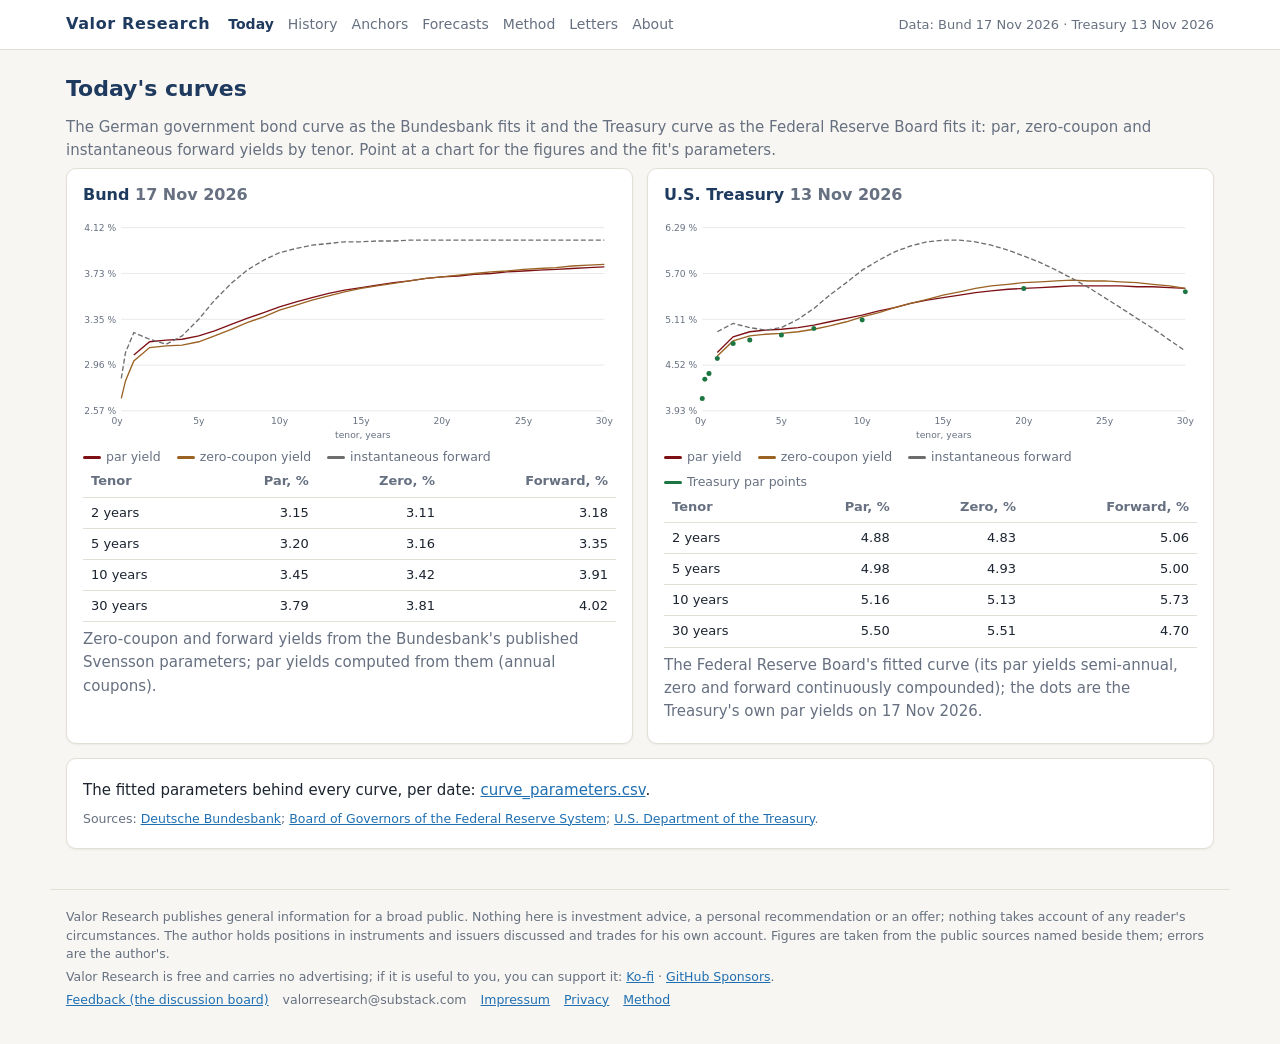
==== index.html @ 747551f4 "site 2026-11-17" ====
<!doctype html>
<html lang="en"><head><meta charset="utf-8"><meta name="viewport" content="width=device-width, initial-scale=1"><title>Today&#x27;s curves · Valor Research</title><link rel="stylesheet" href="assets/site.css"></head><body><div class="top"><div class="in"><a class="brand" href="index.html">Valor Research</a><nav><a href="index.html" class=on>Today</a><a href="curves.html">History</a><a href="anchors.html">Anchors</a><a href="forecasts.html">Forecasts</a><a href="method.html">Method</a><a href="letters/index.html">Letters</a><a href="about.html">About</a></nav><span class="asof">Data: Bund 17 Nov 2026 · Treasury 13 Nov 2026</span></div></div><main><h1>Today's curves</h1><p class="muted">The German government bond curve as the Bundesbank fits it and the Treasury curve as the Federal Reserve Board fits it: par, zero-coupon and instantaneous forward yields by tenor. Point at a chart for the figures and the fit's parameters.</p><div class="grid2"><div class="card"><h2>Bund <span class="muted">17 Nov 2026</span></h2><div id="chart_bund"></div><div class="scroll"><table><thead><tr><th>Tenor</th><th class="num">Par, %</th><th class="num">Zero, %</th><th class="num">Forward, %</th></tr></thead><tbody><tr><td>2 years</td><td class="num">3.15</td><td class="num">3.11</td><td class="num">3.18</td></tr><tr><td>5 years</td><td class="num">3.20</td><td class="num">3.16</td><td class="num">3.35</td></tr><tr><td>10 years</td><td class="num">3.45</td><td class="num">3.42</td><td class="num">3.91</td></tr><tr><td>30 years</td><td class="num">3.79</td><td class="num">3.81</td><td class="num">4.02</td></tr></tbody></table></div><p class="muted">Zero-coupon and forward yields from the Bundesbank's published Svensson parameters; par yields computed from them (annual coupons).</p></div><div class="card"><h2>U.S. Treasury <span class="muted">13 Nov 2026</span></h2><div id="chart_tsy"></div><div class="scroll"><table><thead><tr><th>Tenor</th><th class="num">Par, %</th><th class="num">Zero, %</th><th class="num">Forward, %</th></tr></thead><tbody><tr><td>2 years</td><td class="num">4.88</td><td class="num">4.83</td><td class="num">5.06</td></tr><tr><td>5 years</td><td class="num">4.98</td><td class="num">4.93</td><td class="num">5.00</td></tr><tr><td>10 years</td><td class="num">5.16</td><td class="num">5.13</td><td class="num">5.73</td></tr><tr><td>30 years</td><td class="num">5.50</td><td class="num">5.51</td><td class="num">4.70</td></tr></tbody></table></div><p class="muted">The Federal Reserve Board's fitted curve (its par yields semi-annual, zero and forward continuously compounded); the dots are the Treasury's own par yields on 17 Nov 2026.</p></div></div><div class="card"><p>The fitted parameters behind every curve, per date: <a href="data/curve_parameters.csv">curve_parameters.csv</a>.</p><p class="attribution">Sources: <a href="https://www.bundesbank.de/en/statistics/money-and-capital-markets/interest-rates-and-yields/term-structure-of-interest-rates">Deutsche Bundesbank</a>; <a href="https://www.federalreserve.gov/data/nominal-yield-curve.htm">Board of Governors of the Federal Reserve System</a>; <a href="https://home.treasury.gov/policy-issues/financing-the-government/interest-rate-statistics">U.S. Department of the Treasury</a>.</p></div></main><footer><p>Valor Research publishes general information for a broad public. Nothing here is investment advice, a personal recommendation or an offer; nothing takes account of any reader&#x27;s circumstances. The author holds positions in instruments and issuers discussed and trades for his own account. Figures are taken from the public sources named beside them; errors are the author&#x27;s.</p><p class="support">Valor Research is free and carries no advertising; if it is useful to you, you can support it: <a href="https://ko-fi.com/valorresearch">Ko-fi</a> · <a href="https://github.com/sponsors/Valor-Research">GitHub Sponsors</a>.</p><p class="links"><a href="https://github.com/Valor-Research/Valor-Research.github.io/discussions">Feedback (the discussion board)</a><span>valorresearch@substack.com</span><a href="impressum.html">Impressum</a><a href="privacy.html">Privacy</a><a href="method.html">Method</a></p></footer><script type="application/json" id="d">{"c":{"par":"#7E1015","zero":"#9A6223","fwd":"#6F6C6D","cmt":"#1C7641"},"k":{"par":"s0","zero":"s2","fwd":"s1","cmt":"s3"},"bund":{"par":[[1.0,3.0388],[2.0,3.154],[3.0,3.1672],[4.0,3.177],[5.0,3.2049],[6.0,3.2482],[7.0,3.2996],[8.0,3.3528],[9.0,3.4037],[10.0,3.4505],[11.0,3.4923],[12.0,3.5293],[13.0,3.5617],[14.0,3.5901],[15.0,3.615],[16.0,3.6369],[17.0,3.6562],[18.0,3.6734],[19.0,3.6887],[20.0,3.7025],[21.0,3.7148],[22.0,3.726],[23.0,3.7361],[24.0,3.7453],[25.0,3.7538],[26.0,3.7615],[27.0,3.7686],[28.0,3.7751],[29.0,3.7812],[30.0,3.7868]],"zero":[[0.25,2.6751],[0.5,2.8189],[1.0,2.9935],[2.0,3.1071],[3.0,3.1197],[4.0,3.1292],[5.0,3.1577],[6.0,3.2028],[7.0,3.257],[8.0,3.3138],[9.0,3.3688],[10.0,3.42],[11.0,3.4662],[12.0,3.5074],[13.0,3.5439],[14.0,3.5761],[15.0,3.6045],[16.0,3.6297],[17.0,3.6521],[18.0,3.6722],[19.0,3.6901],[20.0,3.7064],[21.0,3.721],[22.0,3.7344],[23.0,3.7466],[24.0,3.7578],[25.0,3.7681],[26.0,3.7776],[27.0,3.7864],[28.0,3.7946],[29.0,3.8022],[30.0,3.8093]],"fwd":[[0.25,2.8435],[0.5,3.0617],[1.0,3.2304],[2.0,3.179],[3.0,3.1305],[4.0,3.2027],[5.0,3.3476],[6.0,3.5082],[7.0,3.6516],[8.0,3.7653],[9.0,3.849],[10.0,3.9075],[11.0,3.9469],[12.0,3.9726],[13.0,3.989],[14.0,3.9993],[15.0,4.0057],[16.0,4.0096],[17.0,4.0119],[18.0,4.0133],[19.0,4.0141],[20.0,4.0146],[21.0,4.0149],[22.0,4.015],[23.0,4.0151],[24.0,4.0152],[25.0,4.0152],[26.0,4.0152],[27.0,4.0152],[28.0,4.0152],[29.0,4.0152],[30.0,4.0152]],"note":"the Bundesbank's Svensson parameters, 2026-11-17: \u03b20 4.015, \u03b21 -1.538, \u03b22 29.211, \u03b23 -29.869, \u03c41 1.483, \u03c42 1.581","label":"German government bond curve"},"tsy":{"par":[[1.0,4.6811],[2.0,4.8814],[3.0,4.9488],[4.0,4.9693],[5.0,4.9816],[6.0,5.0006],[7.0,5.03],[8.0,5.0688],[9.0,5.1141],[10.0,5.1629],[11.0,5.2125],[12.0,5.2607],[13.0,5.3062],[14.0,5.348],[15.0,5.3854],[16.0,5.4183],[17.0,5.4465],[18.0,5.4702],[19.0,5.4896],[20.0,5.505],[21.0,5.5166],[22.0,5.5249],[23.0,5.53],[24.0,5.5324],[25.0,5.5322],[26.0,5.5299],[27.0,5.5255],[28.0,5.5194],[29.0,5.5117],[30.0,5.5027]],"zero":[[1.0,4.6294],[2.0,4.829],[3.0,4.8961],[4.0,4.9158],[5.0,4.9276],[6.0,4.9476],[7.0,4.98],[8.0,5.024],[9.0,5.0768],[10.0,5.135],[11.0,5.1956],[12.0,5.2558],[13.0,5.3139],[14.0,5.3682],[15.0,5.4178],[16.0,5.4619],[17.0,5.5003],[18.0,5.5326],[19.0,5.5588],[20.0,5.5791],[21.0,5.5935],[22.0,5.6024],[23.0,5.606],[24.0,5.6045],[25.0,5.5983],[26.0,5.5876],[27.0,5.5729],[28.0,5.5543],[29.0,5.5322],[30.0,5.5068]],"fwd":[[1.0,4.9423],[2.0,5.0564],[3.0,4.9979],[4.0,4.9625],[5.0,5.0],[6.0,5.1038],[7.0,5.2504],[8.0,5.4159],[9.0,5.5812],[10.0,5.7333],[11.0,5.8641],[12.0,5.9692],[13.0,6.047],[14.0,6.0976],[15.0,6.1222],[16.0,6.1225],[17.0,6.1009],[18.0,6.0594],[19.0,6.0003],[20.0,5.9257],[21.0,5.8377],[22.0,5.7381],[23.0,5.6286],[24.0,5.5109],[25.0,5.3862],[26.0,5.256],[27.0,5.1214],[28.0,4.9834],[29.0,4.8429],[30.0,4.7007]],"cmt":[[0.08333333333333333,4.09],[0.25,4.33],[0.5,4.41],[1.0,4.6],[2.0,4.8],[3.0,4.84],[5.0,4.9],[7.0,4.99],[10.0,5.1],[20.0,5.5],[30.0,5.46]],"note":"the Federal Reserve Board's Svensson parameters, 2026-11-13: \u03b20 0.000, \u03b21 4.126, \u03b22 4.926, \u03b23 16.625, \u03c41 1.834, \u03c42 15.702","label":"U.S. Treasury curve"}}</script><script src="assets/charts.js"></script><script>
var D = JSON.parse(document.getElementById('d').textContent);
function pts(a){return a.map(function(p){return [p[0], p[1]];});}
function yrs(v){return v < 1 ? Math.round(v*12) + ' months' : (Math.round(v*1e2)/1e2) + ' years';}
[['bund', D.bund], ['tsy', D.tsy]].forEach(function(c){
  var s = [{name:'par yield', color:D.c.par, cls:D.k.par, pts:pts(c[1].par)}, {name:'zero-coupon yield', color:D.c.zero, cls:D.k.zero, pts:pts(c[1].zero)},
           {name:'instantaneous forward', color:D.c.fwd, cls:D.k.fwd, pts:pts(c[1].fwd), dash:'6 3'}];
  if (c[1].cmt && c[1].cmt.length) { s.push({name:'Treasury par points', color:D.c.cmt, cls:D.k.cmt, pts:pts(c[1].cmt), dots:true, width:0}); }
  MZ.line(document.getElementById('chart_' + c[0]), {series:s, xLabel:'tenor, years', xTickVals:[0,5,10,15,20,25,30],
    xFmt:yrs, xTick:function(v){return Math.round(v) + 'y';}, yFmt:function(v){return v.toFixed(2) + ' %';},
    note:c[1].note, label:c[1].label});
});
</script></body></html>
---- assets/site.css ----
/* The site's one stylesheet: cards, tables that scroll sideways on a phone, a readout that follows the pointer and
   becomes a bottom sheet at phone width. Light and dark follow the reader's setting. This file is published as it
   stands - nothing in it may name its origin. */
:root{--bg:#f7f6f2;--surface:#ffffff;--surface2:#f1efe9;--text:#1c2430;--muted:#667080;--border:#e2dfd6;
  --ink:#1f3a5f;--accent:#1f6fb2;--radius:10px;--shadow:0 1px 2px rgba(20,30,40,.06)}
@media (prefers-color-scheme:dark){:root{--bg:#11151b;--surface:#181e26;--surface2:#1f2630;--text:#e5e8ed;
  --muted:#9aa3ae;--border:#2a323d;--ink:#a9c8ee;--accent:#6aa8e8;--shadow:none}}
*{box-sizing:border-box}
html{-webkit-text-size-adjust:100%}
body{margin:0;background:var(--bg);color:var(--text);font:15px/1.55 system-ui,-apple-system,"Segoe UI",Roboto,sans-serif}
a{color:var(--accent)}
.top{background:var(--surface);border-bottom:1px solid var(--border)}
.top .in{max-width:1180px;margin:0 auto;padding:12px 16px;display:flex;flex-wrap:wrap;gap:6px 18px;align-items:baseline}
.brand{font-weight:700;color:var(--ink);letter-spacing:.04em;text-decoration:none;font-size:16px}
nav{display:flex;flex-wrap:wrap;gap:4px 14px;font-size:14px}
nav a{text-decoration:none;color:var(--muted)}
nav a.on{color:var(--ink);font-weight:600}
.asof{margin-left:auto;color:var(--muted);font-size:13px}
main{max-width:1180px;margin:0 auto;padding:16px}
h1{font-size:22px;color:var(--ink);margin:6px 0 10px}
h2{font-size:16px;color:var(--ink);margin:0 0 8px}
h3{font-size:14px;color:var(--muted);margin:12px 0 6px}
p{margin:6px 0}
.card{background:var(--surface);border:1px solid var(--border);border-radius:var(--radius);box-shadow:var(--shadow);
  padding:14px 16px;margin:0 0 14px}
.grid2{display:grid;grid-template-columns:1fr 1fr;gap:14px}
@media (max-width:1000px){.grid2{grid-template-columns:1fr}}
.scroll{overflow-x:auto;-webkit-overflow-scrolling:touch}
table{border-collapse:collapse;width:100%;font-size:13px}
th,td{padding:5px 8px;border-bottom:1px solid var(--border);text-align:left;vertical-align:top}
th{color:var(--muted);font-weight:600}
td.num,th.num{text-align:right;font-variant-numeric:tabular-nums;white-space:nowrap}
.muted{color:var(--muted)}
.note{border-left:3px solid var(--accent);background:var(--surface2);padding:7px 11px;border-radius:4px;font-size:13.5px;
  margin:8px 0}
.chartbox{position:relative;touch-action:pan-y;user-select:none}
.chartbox svg{display:block;width:100%;height:auto}
.chartbox svg text{fill:var(--muted);font-size:11px}
.legend{display:flex;flex-wrap:wrap;gap:6px 16px;font-size:12.5px;color:var(--muted);margin:6px 0 0}
.legend i{display:inline-block;width:18px;height:3px;border-radius:2px;vertical-align:middle;margin-right:5px}
.readout{position:absolute;pointer-events:none;background:var(--surface);border:1px solid var(--border);
  box-shadow:0 4px 14px rgba(0,0,0,.12);border-radius:8px;padding:7px 10px;font-size:12.5px;line-height:1.45;
  min-width:150px;max-width:300px;display:none;z-index:5}
.readout b{color:var(--ink)}
.readout .p{color:var(--muted);font-size:11.5px;margin-top:3px}
.slider{display:flex;align-items:center;gap:10px;flex-wrap:wrap;margin:6px 0 10px;font-size:13.5px}
.slider input{flex:1;min-width:180px}
.attribution{font-size:12.5px;color:var(--muted)}
footer{max-width:1180px;margin:10px auto 0;padding:14px 16px 30px;border-top:1px solid var(--border);color:var(--muted);
  font-size:12.5px;line-height:1.5}
footer p{margin:4px 0}
footer .links{display:flex;flex-wrap:wrap;gap:4px 14px}
@media (max-width:640px){
  body{font-size:14.5px}
  .asof{margin-left:0;width:100%}
  main{padding:12px}
  .card{padding:12px}
  table{font-size:12px}
  .readout.sheet{position:fixed;left:8px;right:8px;bottom:8px;top:auto !important;max-width:none}
}
@media (prefers-color-scheme:dark){.s0{stroke:#E11B22}circle.s0,tspan.s0{fill:#E11B22;stroke:none}i.s0{background:#E11B22}.s1{stroke:#9C8A8E}circle.s1,tspan.s1{fill:#9C8A8E;stroke:none}i.s1{background:#9C8A8E}.s2{stroke:#FFA23A}circle.s2,tspan.s2{fill:#FFA23A;stroke:none}i.s2{background:#FFA23A}.s3{stroke:#2EC46B}circle.s3,tspan.s3{fill:#2EC46B;stroke:none}i.s3{background:#2EC46B}}
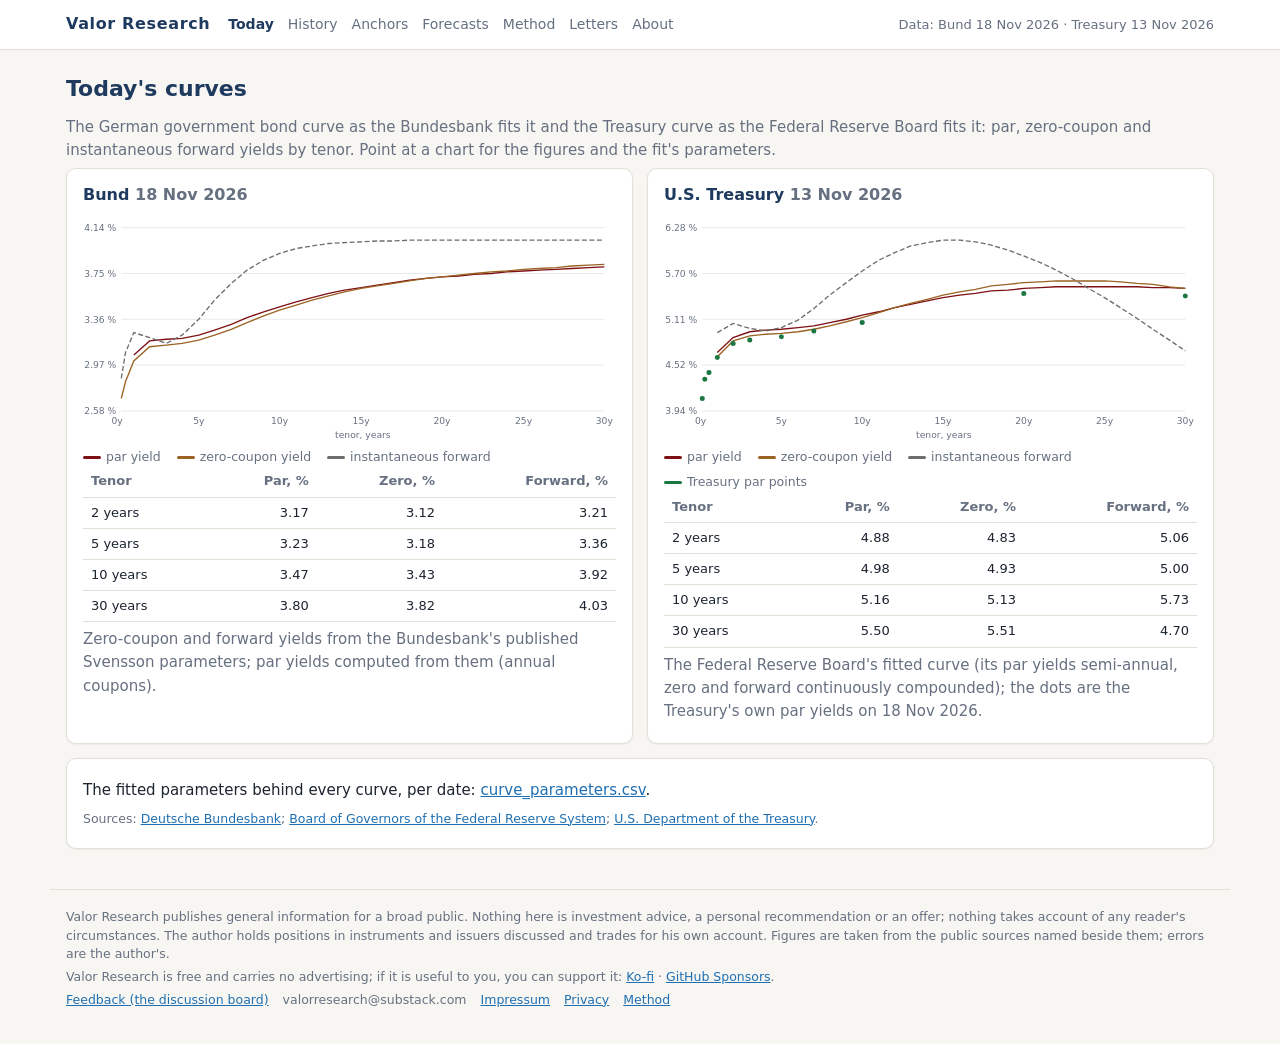
==== commit 3af1f40b: "site 2026-11-18" ====
--- a/index.html
+++ b/index.html
@@ -1,5 +1,5 @@
 <!doctype html>
-<html lang="en"><head><meta charset="utf-8"><meta name="viewport" content="width=device-width, initial-scale=1"><title>Today&#x27;s curves · Valor Research</title><link rel="stylesheet" href="assets/site.css"></head><body><div class="top"><div class="in"><a class="brand" href="index.html">Valor Research</a><nav><a href="index.html" class=on>Today</a><a href="curves.html">History</a><a href="anchors.html">Anchors</a><a href="forecasts.html">Forecasts</a><a href="method.html">Method</a><a href="letters/index.html">Letters</a><a href="about.html">About</a></nav><span class="asof">Data: Bund 17 Nov 2026 · Treasury 13 Nov 2026</span></div></div><main><h1>Today's curves</h1><p class="muted">The German government bond curve as the Bundesbank fits it and the Treasury curve as the Federal Reserve Board fits it: par, zero-coupon and instantaneous forward yields by tenor. Point at a chart for the figures and the fit's parameters.</p><div class="grid2"><div class="card"><h2>Bund <span class="muted">17 Nov 2026</span></h2><div id="chart_bund"></div><div class="scroll"><table><thead><tr><th>Tenor</th><th class="num">Par, %</th><th class="num">Zero, %</th><th class="num">Forward, %</th></tr></thead><tbody><tr><td>2 years</td><td class="num">3.15</td><td class="num">3.11</td><td class="num">3.18</td></tr><tr><td>5 years</td><td class="num">3.20</td><td class="num">3.16</td><td class="num">3.35</td></tr><tr><td>10 years</td><td class="num">3.45</td><td class="num">3.42</td><td class="num">3.91</td></tr><tr><td>30 years</td><td class="num">3.79</td><td class="num">3.81</td><td class="num">4.02</td></tr></tbody></table></div><p class="muted">Zero-coupon and forward yields from the Bundesbank's published Svensson parameters; par yields computed from them (annual coupons).</p></div><div class="card"><h2>U.S. Treasury <span class="muted">13 Nov 2026</span></h2><div id="chart_tsy"></div><div class="scroll"><table><thead><tr><th>Tenor</th><th class="num">Par, %</th><th class="num">Zero, %</th><th class="num">Forward, %</th></tr></thead><tbody><tr><td>2 years</td><td class="num">4.88</td><td class="num">4.83</td><td class="num">5.06</td></tr><tr><td>5 years</td><td class="num">4.98</td><td class="num">4.93</td><td class="num">5.00</td></tr><tr><td>10 years</td><td class="num">5.16</td><td class="num">5.13</td><td class="num">5.73</td></tr><tr><td>30 years</td><td class="num">5.50</td><td class="num">5.51</td><td class="num">4.70</td></tr></tbody></table></div><p class="muted">The Federal Reserve Board's fitted curve (its par yields semi-annual, zero and forward continuously compounded); the dots are the Treasury's own par yields on 17 Nov 2026.</p></div></div><div class="card"><p>The fitted parameters behind every curve, per date: <a href="data/curve_parameters.csv">curve_parameters.csv</a>.</p><p class="attribution">Sources: <a href="https://www.bundesbank.de/en/statistics/money-and-capital-markets/interest-rates-and-yields/term-structure-of-interest-rates">Deutsche Bundesbank</a>; <a href="https://www.federalreserve.gov/data/nominal-yield-curve.htm">Board of Governors of the Federal Reserve System</a>; <a href="https://home.treasury.gov/policy-issues/financing-the-government/interest-rate-statistics">U.S. Department of the Treasury</a>.</p></div></main><footer><p>Valor Research publishes general information for a broad public. Nothing here is investment advice, a personal recommendation or an offer; nothing takes account of any reader&#x27;s circumstances. The author holds positions in instruments and issuers discussed and trades for his own account. Figures are taken from the public sources named beside them; errors are the author&#x27;s.</p><p class="support">Valor Research is free and carries no advertising; if it is useful to you, you can support it: <a href="https://ko-fi.com/valorresearch">Ko-fi</a> · <a href="https://github.com/sponsors/Valor-Research">GitHub Sponsors</a>.</p><p class="links"><a href="https://github.com/Valor-Research/Valor-Research.github.io/discussions">Feedback (the discussion board)</a><span>valorresearch@substack.com</span><a href="impressum.html">Impressum</a><a href="privacy.html">Privacy</a><a href="method.html">Method</a></p></footer><script type="application/json" id="d">{"c":{"par":"#7E1015","zero":"#9A6223","fwd":"#6F6C6D","cmt":"#1C7641"},"k":{"par":"s0","zero":"s2","fwd":"s1","cmt":"s3"},"bund":{"par":[[1.0,3.0388],[2.0,3.154],[3.0,3.1672],[4.0,3.177],[5.0,3.2049],[6.0,3.2482],[7.0,3.2996],[8.0,3.3528],[9.0,3.4037],[10.0,3.4505],[11.0,3.4923],[12.0,3.5293],[13.0,3.5617],[14.0,3.5901],[15.0,3.615],[16.0,3.6369],[17.0,3.6562],[18.0,3.6734],[19.0,3.6887],[20.0,3.7025],[21.0,3.7148],[22.0,3.726],[23.0,3.7361],[24.0,3.7453],[25.0,3.7538],[26.0,3.7615],[27.0,3.7686],[28.0,3.7751],[29.0,3.7812],[30.0,3.7868]],"zero":[[0.25,2.6751],[0.5,2.8189],[1.0,2.9935],[2.0,3.1071],[3.0,3.1197],[4.0,3.1292],[5.0,3.1577],[6.0,3.2028],[7.0,3.257],[8.0,3.3138],[9.0,3.3688],[10.0,3.42],[11.0,3.4662],[12.0,3.5074],[13.0,3.5439],[14.0,3.5761],[15.0,3.6045],[16.0,3.6297],[17.0,3.6521],[18.0,3.6722],[19.0,3.6901],[20.0,3.7064],[21.0,3.721],[22.0,3.7344],[23.0,3.7466],[24.0,3.7578],[25.0,3.7681],[26.0,3.7776],[27.0,3.7864],[28.0,3.7946],[29.0,3.8022],[30.0,3.8093]],"fwd":[[0.25,2.8435],[0.5,3.0617],[1.0,3.2304],[2.0,3.179],[3.0,3.1305],[4.0,3.2027],[5.0,3.3476],[6.0,3.5082],[7.0,3.6516],[8.0,3.7653],[9.0,3.849],[10.0,3.9075],[11.0,3.9469],[12.0,3.9726],[13.0,3.989],[14.0,3.9993],[15.0,4.0057],[16.0,4.0096],[17.0,4.0119],[18.0,4.0133],[19.0,4.0141],[20.0,4.0146],[21.0,4.0149],[22.0,4.015],[23.0,4.0151],[24.0,4.0152],[25.0,4.0152],[26.0,4.0152],[27.0,4.0152],[28.0,4.0152],[29.0,4.0152],[30.0,4.0152]],"note":"the Bundesbank's Svensson parameters, 2026-11-17: \u03b20 4.015, \u03b21 -1.538, \u03b22 29.211, \u03b23 -29.869, \u03c41 1.483, \u03c42 1.581","label":"German government bond curve"},"tsy":{"par":[[1.0,4.6811],[2.0,4.8814],[3.0,4.9488],[4.0,4.9693],[5.0,4.9816],[6.0,5.0006],[7.0,5.03],[8.0,5.0688],[9.0,5.1141],[10.0,5.1629],[11.0,5.2125],[12.0,5.2607],[13.0,5.3062],[14.0,5.348],[15.0,5.3854],[16.0,5.4183],[17.0,5.4465],[18.0,5.4702],[19.0,5.4896],[20.0,5.505],[21.0,5.5166],[22.0,5.5249],[23.0,5.53],[24.0,5.5324],[25.0,5.5322],[26.0,5.5299],[27.0,5.5255],[28.0,5.5194],[29.0,5.5117],[30.0,5.5027]],"zero":[[1.0,4.6294],[2.0,4.829],[3.0,4.8961],[4.0,4.9158],[5.0,4.9276],[6.0,4.9476],[7.0,4.98],[8.0,5.024],[9.0,5.0768],[10.0,5.135],[11.0,5.1956],[12.0,5.2558],[13.0,5.3139],[14.0,5.3682],[15.0,5.4178],[16.0,5.4619],[17.0,5.5003],[18.0,5.5326],[19.0,5.5588],[20.0,5.5791],[21.0,5.5935],[22.0,5.6024],[23.0,5.606],[24.0,5.6045],[25.0,5.5983],[26.0,5.5876],[27.0,5.5729],[28.0,5.5543],[29.0,5.5322],[30.0,5.5068]],"fwd":[[1.0,4.9423],[2.0,5.0564],[3.0,4.9979],[4.0,4.9625],[5.0,5.0],[6.0,5.1038],[7.0,5.2504],[8.0,5.4159],[9.0,5.5812],[10.0,5.7333],[11.0,5.8641],[12.0,5.9692],[13.0,6.047],[14.0,6.0976],[15.0,6.1222],[16.0,6.1225],[17.0,6.1009],[18.0,6.0594],[19.0,6.0003],[20.0,5.9257],[21.0,5.8377],[22.0,5.7381],[23.0,5.6286],[24.0,5.5109],[25.0,5.3862],[26.0,5.256],[27.0,5.1214],[28.0,4.9834],[29.0,4.8429],[30.0,4.7007]],"cmt":[[0.08333333333333333,4.09],[0.25,4.33],[0.5,4.41],[1.0,4.6],[2.0,4.8],[3.0,4.84],[5.0,4.9],[7.0,4.99],[10.0,5.1],[20.0,5.5],[30.0,5.46]],"note":"the Federal Reserve Board's Svensson parameters, 2026-11-13: \u03b20 0.000, \u03b21 4.126, \u03b22 4.926, \u03b23 16.625, \u03c41 1.834, \u03c42 15.702","label":"U.S. Treasury curve"}}</script><script src="assets/charts.js"></script><script>
+<html lang="en"><head><meta charset="utf-8"><meta name="viewport" content="width=device-width, initial-scale=1"><title>Today&#x27;s curves · Valor Research</title><link rel="stylesheet" href="assets/site.css"></head><body><div class="top"><div class="in"><a class="brand" href="index.html">Valor Research</a><nav><a href="index.html" class=on>Today</a><a href="curves.html">History</a><a href="anchors.html">Anchors</a><a href="forecasts.html">Forecasts</a><a href="method.html">Method</a><a href="letters/index.html">Letters</a><a href="about.html">About</a></nav><span class="asof">Data: Bund 18 Nov 2026 · Treasury 13 Nov 2026</span></div></div><main><h1>Today's curves</h1><p class="muted">The German government bond curve as the Bundesbank fits it and the Treasury curve as the Federal Reserve Board fits it: par, zero-coupon and instantaneous forward yields by tenor. Point at a chart for the figures and the fit's parameters.</p><div class="grid2"><div class="card"><h2>Bund <span class="muted">18 Nov 2026</span></h2><div id="chart_bund"></div><div class="scroll"><table><thead><tr><th>Tenor</th><th class="num">Par, %</th><th class="num">Zero, %</th><th class="num">Forward, %</th></tr></thead><tbody><tr><td>2 years</td><td class="num">3.17</td><td class="num">3.12</td><td class="num">3.21</td></tr><tr><td>5 years</td><td class="num">3.23</td><td class="num">3.18</td><td class="num">3.36</td></tr><tr><td>10 years</td><td class="num">3.47</td><td class="num">3.43</td><td class="num">3.92</td></tr><tr><td>30 years</td><td class="num">3.80</td><td class="num">3.82</td><td class="num">4.03</td></tr></tbody></table></div><p class="muted">Zero-coupon and forward yields from the Bundesbank's published Svensson parameters; par yields computed from them (annual coupons).</p></div><div class="card"><h2>U.S. Treasury <span class="muted">13 Nov 2026</span></h2><div id="chart_tsy"></div><div class="scroll"><table><thead><tr><th>Tenor</th><th class="num">Par, %</th><th class="num">Zero, %</th><th class="num">Forward, %</th></tr></thead><tbody><tr><td>2 years</td><td class="num">4.88</td><td class="num">4.83</td><td class="num">5.06</td></tr><tr><td>5 years</td><td class="num">4.98</td><td class="num">4.93</td><td class="num">5.00</td></tr><tr><td>10 years</td><td class="num">5.16</td><td class="num">5.13</td><td class="num">5.73</td></tr><tr><td>30 years</td><td class="num">5.50</td><td class="num">5.51</td><td class="num">4.70</td></tr></tbody></table></div><p class="muted">The Federal Reserve Board's fitted curve (its par yields semi-annual, zero and forward continuously compounded); the dots are the Treasury's own par yields on 18 Nov 2026.</p></div></div><div class="card"><p>The fitted parameters behind every curve, per date: <a href="data/curve_parameters.csv">curve_parameters.csv</a>.</p><p class="attribution">Sources: <a href="https://www.bundesbank.de/en/statistics/money-and-capital-markets/interest-rates-and-yields/term-structure-of-interest-rates">Deutsche Bundesbank</a>; <a href="https://www.federalreserve.gov/data/nominal-yield-curve.htm">Board of Governors of the Federal Reserve System</a>; <a href="https://home.treasury.gov/policy-issues/financing-the-government/interest-rate-statistics">U.S. Department of the Treasury</a>.</p></div></main><footer><p>Valor Research publishes general information for a broad public. Nothing here is investment advice, a personal recommendation or an offer; nothing takes account of any reader&#x27;s circumstances. The author holds positions in instruments and issuers discussed and trades for his own account. Figures are taken from the public sources named beside them; errors are the author&#x27;s.</p><p class="support">Valor Research is free and carries no advertising; if it is useful to you, you can support it: <a href="https://ko-fi.com/valorresearch">Ko-fi</a> · <a href="https://github.com/sponsors/Valor-Research">GitHub Sponsors</a>.</p><p class="links"><a href="https://github.com/Valor-Research/Valor-Research.github.io/discussions">Feedback (the discussion board)</a><span>valorresearch@substack.com</span><a href="impressum.html">Impressum</a><a href="privacy.html">Privacy</a><a href="method.html">Method</a></p></footer><script type="application/json" id="d">{"c":{"par":"#7E1015","zero":"#9A6223","fwd":"#6F6C6D","cmt":"#1C7641"},"k":{"par":"s0","zero":"s2","fwd":"s1","cmt":"s3"},"bund":{"par":[[1.0,3.0514],[2.0,3.1718],[3.0,3.188],[4.0,3.1983],[5.0,3.2253],[6.0,3.2672],[7.0,3.3173],[8.0,3.3693],[9.0,3.4195],[10.0,3.4657],[11.0,3.5071],[12.0,3.5438],[13.0,3.5761],[14.0,3.6044],[15.0,3.6292],[16.0,3.6511],[17.0,3.6705],[18.0,3.6876],[19.0,3.7029],[20.0,3.7167],[21.0,3.729],[22.0,3.7402],[23.0,3.7503],[24.0,3.7595],[25.0,3.768],[26.0,3.7757],[27.0,3.7828],[28.0,3.7893],[29.0,3.7954],[30.0,3.801]],"zero":[[0.25,2.686],[0.5,2.8296],[1.0,3.0058],[2.0,3.1244],[3.0,3.14],[4.0,3.15],[5.0,3.1775],[6.0,3.2212],[7.0,3.2739],[8.0,3.3295],[9.0,3.3838],[10.0,3.4343],[11.0,3.4801],[12.0,3.5211],[13.0,3.5575],[14.0,3.5896],[15.0,3.618],[16.0,3.6432],[17.0,3.6656],[18.0,3.6857],[19.0,3.7037],[20.0,3.7199],[21.0,3.7346],[22.0,3.748],[23.0,3.7603],[24.0,3.7715],[25.0,3.7818],[26.0,3.7913],[27.0,3.8001],[28.0,3.8083],[29.0,3.8159],[30.0,3.8231]],"fwd":[[0.25,2.8536],[0.5,3.0728],[1.0,3.2474],[2.0,3.2051],[3.0,3.1556],[4.0,3.2217],[5.0,3.3607],[6.0,3.5176],[7.0,3.6593],[8.0,3.773],[9.0,3.8575],[10.0,3.9171],[11.0,3.9576],[12.0,3.9842],[13.0,4.0014],[14.0,4.0123],[15.0,4.0191],[16.0,4.0232],[17.0,4.0257],[18.0,4.0272],[19.0,4.0281],[20.0,4.0287],[21.0,4.029],[22.0,4.0292],[23.0,4.0293],[24.0,4.0293],[25.0,4.0294],[26.0,4.0294],[27.0,4.0294],[28.0,4.0294],[29.0,4.0294],[30.0,4.0294]],"note":"the Bundesbank's Svensson parameters, 2026-11-18: \u03b20 4.029, \u03b21 -1.540, \u03b22 29.200, \u03b23 -29.835, \u03c41 1.502, \u03c42 1.600","label":"German government bond curve"},"tsy":{"par":[[1.0,4.6811],[2.0,4.8814],[3.0,4.9488],[4.0,4.9693],[5.0,4.9816],[6.0,5.0006],[7.0,5.03],[8.0,5.0688],[9.0,5.1141],[10.0,5.1629],[11.0,5.2125],[12.0,5.2607],[13.0,5.3062],[14.0,5.348],[15.0,5.3854],[16.0,5.4183],[17.0,5.4465],[18.0,5.4702],[19.0,5.4896],[20.0,5.505],[21.0,5.5166],[22.0,5.5249],[23.0,5.53],[24.0,5.5324],[25.0,5.5322],[26.0,5.5299],[27.0,5.5255],[28.0,5.5194],[29.0,5.5117],[30.0,5.5027]],"zero":[[1.0,4.6294],[2.0,4.829],[3.0,4.8961],[4.0,4.9158],[5.0,4.9276],[6.0,4.9476],[7.0,4.98],[8.0,5.024],[9.0,5.0768],[10.0,5.135],[11.0,5.1956],[12.0,5.2558],[13.0,5.3139],[14.0,5.3682],[15.0,5.4178],[16.0,5.4619],[17.0,5.5003],[18.0,5.5326],[19.0,5.5588],[20.0,5.5791],[21.0,5.5935],[22.0,5.6024],[23.0,5.606],[24.0,5.6045],[25.0,5.5983],[26.0,5.5876],[27.0,5.5729],[28.0,5.5543],[29.0,5.5322],[30.0,5.5068]],"fwd":[[1.0,4.9423],[2.0,5.0564],[3.0,4.9979],[4.0,4.9625],[5.0,5.0],[6.0,5.1038],[7.0,5.2504],[8.0,5.4159],[9.0,5.5812],[10.0,5.7333],[11.0,5.8641],[12.0,5.9692],[13.0,6.047],[14.0,6.0976],[15.0,6.1222],[16.0,6.1225],[17.0,6.1009],[18.0,6.0594],[19.0,6.0003],[20.0,5.9257],[21.0,5.8377],[22.0,5.7381],[23.0,5.6286],[24.0,5.5109],[25.0,5.3862],[26.0,5.256],[27.0,5.1214],[28.0,4.9834],[29.0,4.8429],[30.0,4.7007]],"cmt":[[0.08333333333333333,4.1],[0.25,4.34],[0.5,4.43],[1.0,4.62],[2.0,4.8],[3.0,4.84],[5.0,4.89],[7.0,4.96],[10.0,5.07],[20.0,5.44],[30.0,5.41]],"note":"the Federal Reserve Board's Svensson parameters, 2026-11-13: \u03b20 0.000, \u03b21 4.126, \u03b22 4.926, \u03b23 16.625, \u03c41 1.834, \u03c42 15.702","label":"U.S. Treasury curve"}}</script><script src="assets/charts.js"></script><script>
 var D = JSON.parse(document.getElementById('d').textContent);
 function pts(a){return a.map(function(p){return [p[0], p[1]];});}
 function yrs(v){return v < 1 ? Math.round(v*12) + ' months' : (Math.round(v*1e2)/1e2) + ' years';}
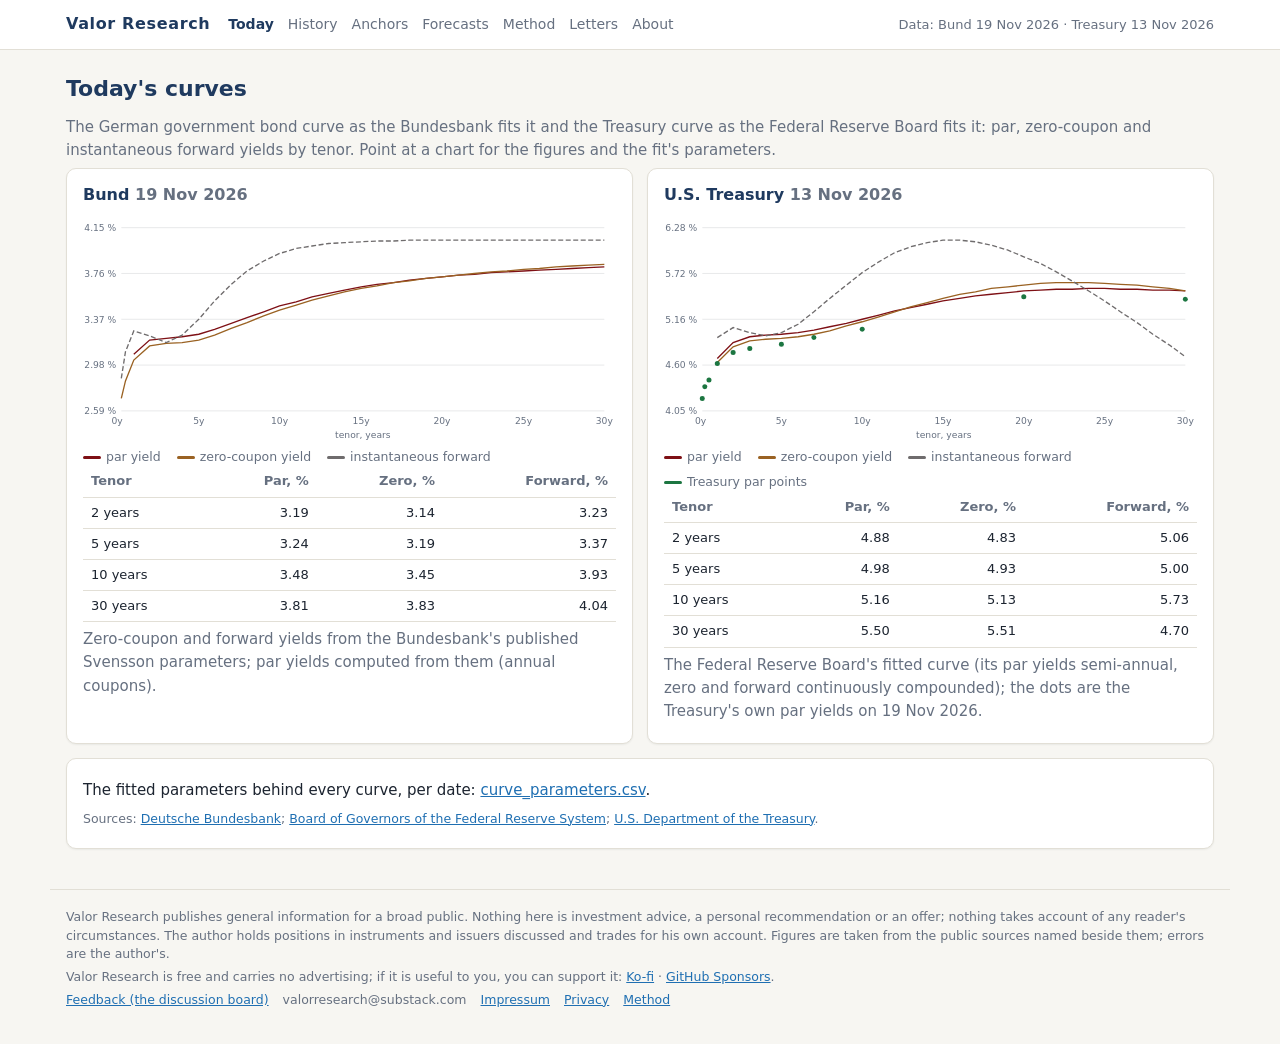
==== commit 3ebcbf16: "site 2026-11-19" ====
--- a/index.html
+++ b/index.html
@@ -1,5 +1,5 @@
 <!doctype html>
-<html lang="en"><head><meta charset="utf-8"><meta name="viewport" content="width=device-width, initial-scale=1"><title>Today&#x27;s curves · Valor Research</title><link rel="stylesheet" href="assets/site.css"></head><body><div class="top"><div class="in"><a class="brand" href="index.html">Valor Research</a><nav><a href="index.html" class=on>Today</a><a href="curves.html">History</a><a href="anchors.html">Anchors</a><a href="forecasts.html">Forecasts</a><a href="method.html">Method</a><a href="letters/index.html">Letters</a><a href="about.html">About</a></nav><span class="asof">Data: Bund 18 Nov 2026 · Treasury 13 Nov 2026</span></div></div><main><h1>Today's curves</h1><p class="muted">The German government bond curve as the Bundesbank fits it and the Treasury curve as the Federal Reserve Board fits it: par, zero-coupon and instantaneous forward yields by tenor. Point at a chart for the figures and the fit's parameters.</p><div class="grid2"><div class="card"><h2>Bund <span class="muted">18 Nov 2026</span></h2><div id="chart_bund"></div><div class="scroll"><table><thead><tr><th>Tenor</th><th class="num">Par, %</th><th class="num">Zero, %</th><th class="num">Forward, %</th></tr></thead><tbody><tr><td>2 years</td><td class="num">3.17</td><td class="num">3.12</td><td class="num">3.21</td></tr><tr><td>5 years</td><td class="num">3.23</td><td class="num">3.18</td><td class="num">3.36</td></tr><tr><td>10 years</td><td class="num">3.47</td><td class="num">3.43</td><td class="num">3.92</td></tr><tr><td>30 years</td><td class="num">3.80</td><td class="num">3.82</td><td class="num">4.03</td></tr></tbody></table></div><p class="muted">Zero-coupon and forward yields from the Bundesbank's published Svensson parameters; par yields computed from them (annual coupons).</p></div><div class="card"><h2>U.S. Treasury <span class="muted">13 Nov 2026</span></h2><div id="chart_tsy"></div><div class="scroll"><table><thead><tr><th>Tenor</th><th class="num">Par, %</th><th class="num">Zero, %</th><th class="num">Forward, %</th></tr></thead><tbody><tr><td>2 years</td><td class="num">4.88</td><td class="num">4.83</td><td class="num">5.06</td></tr><tr><td>5 years</td><td class="num">4.98</td><td class="num">4.93</td><td class="num">5.00</td></tr><tr><td>10 years</td><td class="num">5.16</td><td class="num">5.13</td><td class="num">5.73</td></tr><tr><td>30 years</td><td class="num">5.50</td><td class="num">5.51</td><td class="num">4.70</td></tr></tbody></table></div><p class="muted">The Federal Reserve Board's fitted curve (its par yields semi-annual, zero and forward continuously compounded); the dots are the Treasury's own par yields on 18 Nov 2026.</p></div></div><div class="card"><p>The fitted parameters behind every curve, per date: <a href="data/curve_parameters.csv">curve_parameters.csv</a>.</p><p class="attribution">Sources: <a href="https://www.bundesbank.de/en/statistics/money-and-capital-markets/interest-rates-and-yields/term-structure-of-interest-rates">Deutsche Bundesbank</a>; <a href="https://www.federalreserve.gov/data/nominal-yield-curve.htm">Board of Governors of the Federal Reserve System</a>; <a href="https://home.treasury.gov/policy-issues/financing-the-government/interest-rate-statistics">U.S. Department of the Treasury</a>.</p></div></main><footer><p>Valor Research publishes general information for a broad public. Nothing here is investment advice, a personal recommendation or an offer; nothing takes account of any reader&#x27;s circumstances. The author holds positions in instruments and issuers discussed and trades for his own account. Figures are taken from the public sources named beside them; errors are the author&#x27;s.</p><p class="support">Valor Research is free and carries no advertising; if it is useful to you, you can support it: <a href="https://ko-fi.com/valorresearch">Ko-fi</a> · <a href="https://github.com/sponsors/Valor-Research">GitHub Sponsors</a>.</p><p class="links"><a href="https://github.com/Valor-Research/Valor-Research.github.io/discussions">Feedback (the discussion board)</a><span>valorresearch@substack.com</span><a href="impressum.html">Impressum</a><a href="privacy.html">Privacy</a><a href="method.html">Method</a></p></footer><script type="application/json" id="d">{"c":{"par":"#7E1015","zero":"#9A6223","fwd":"#6F6C6D","cmt":"#1C7641"},"k":{"par":"s0","zero":"s2","fwd":"s1","cmt":"s3"},"bund":{"par":[[1.0,3.0514],[2.0,3.1718],[3.0,3.188],[4.0,3.1983],[5.0,3.2253],[6.0,3.2672],[7.0,3.3173],[8.0,3.3693],[9.0,3.4195],[10.0,3.4657],[11.0,3.5071],[12.0,3.5438],[13.0,3.5761],[14.0,3.6044],[15.0,3.6292],[16.0,3.6511],[17.0,3.6705],[18.0,3.6876],[19.0,3.7029],[20.0,3.7167],[21.0,3.729],[22.0,3.7402],[23.0,3.7503],[24.0,3.7595],[25.0,3.768],[26.0,3.7757],[27.0,3.7828],[28.0,3.7893],[29.0,3.7954],[30.0,3.801]],"zero":[[0.25,2.686],[0.5,2.8296],[1.0,3.0058],[2.0,3.1244],[3.0,3.14],[4.0,3.15],[5.0,3.1775],[6.0,3.2212],[7.0,3.2739],[8.0,3.3295],[9.0,3.3838],[10.0,3.4343],[11.0,3.4801],[12.0,3.5211],[13.0,3.5575],[14.0,3.5896],[15.0,3.618],[16.0,3.6432],[17.0,3.6656],[18.0,3.6857],[19.0,3.7037],[20.0,3.7199],[21.0,3.7346],[22.0,3.748],[23.0,3.7603],[24.0,3.7715],[25.0,3.7818],[26.0,3.7913],[27.0,3.8001],[28.0,3.8083],[29.0,3.8159],[30.0,3.8231]],"fwd":[[0.25,2.8536],[0.5,3.0728],[1.0,3.2474],[2.0,3.2051],[3.0,3.1556],[4.0,3.2217],[5.0,3.3607],[6.0,3.5176],[7.0,3.6593],[8.0,3.773],[9.0,3.8575],[10.0,3.9171],[11.0,3.9576],[12.0,3.9842],[13.0,4.0014],[14.0,4.0123],[15.0,4.0191],[16.0,4.0232],[17.0,4.0257],[18.0,4.0272],[19.0,4.0281],[20.0,4.0287],[21.0,4.029],[22.0,4.0292],[23.0,4.0293],[24.0,4.0293],[25.0,4.0294],[26.0,4.0294],[27.0,4.0294],[28.0,4.0294],[29.0,4.0294],[30.0,4.0294]],"note":"the Bundesbank's Svensson parameters, 2026-11-18: \u03b20 4.029, \u03b21 -1.540, \u03b22 29.200, \u03b23 -29.835, \u03c41 1.502, \u03c42 1.600","label":"German government bond curve"},"tsy":{"par":[[1.0,4.6811],[2.0,4.8814],[3.0,4.9488],[4.0,4.9693],[5.0,4.9816],[6.0,5.0006],[7.0,5.03],[8.0,5.0688],[9.0,5.1141],[10.0,5.1629],[11.0,5.2125],[12.0,5.2607],[13.0,5.3062],[14.0,5.348],[15.0,5.3854],[16.0,5.4183],[17.0,5.4465],[18.0,5.4702],[19.0,5.4896],[20.0,5.505],[21.0,5.5166],[22.0,5.5249],[23.0,5.53],[24.0,5.5324],[25.0,5.5322],[26.0,5.5299],[27.0,5.5255],[28.0,5.5194],[29.0,5.5117],[30.0,5.5027]],"zero":[[1.0,4.6294],[2.0,4.829],[3.0,4.8961],[4.0,4.9158],[5.0,4.9276],[6.0,4.9476],[7.0,4.98],[8.0,5.024],[9.0,5.0768],[10.0,5.135],[11.0,5.1956],[12.0,5.2558],[13.0,5.3139],[14.0,5.3682],[15.0,5.4178],[16.0,5.4619],[17.0,5.5003],[18.0,5.5326],[19.0,5.5588],[20.0,5.5791],[21.0,5.5935],[22.0,5.6024],[23.0,5.606],[24.0,5.6045],[25.0,5.5983],[26.0,5.5876],[27.0,5.5729],[28.0,5.5543],[29.0,5.5322],[30.0,5.5068]],"fwd":[[1.0,4.9423],[2.0,5.0564],[3.0,4.9979],[4.0,4.9625],[5.0,5.0],[6.0,5.1038],[7.0,5.2504],[8.0,5.4159],[9.0,5.5812],[10.0,5.7333],[11.0,5.8641],[12.0,5.9692],[13.0,6.047],[14.0,6.0976],[15.0,6.1222],[16.0,6.1225],[17.0,6.1009],[18.0,6.0594],[19.0,6.0003],[20.0,5.9257],[21.0,5.8377],[22.0,5.7381],[23.0,5.6286],[24.0,5.5109],[25.0,5.3862],[26.0,5.256],[27.0,5.1214],[28.0,4.9834],[29.0,4.8429],[30.0,4.7007]],"cmt":[[0.08333333333333333,4.1],[0.25,4.34],[0.5,4.43],[1.0,4.62],[2.0,4.8],[3.0,4.84],[5.0,4.89],[7.0,4.96],[10.0,5.07],[20.0,5.44],[30.0,5.41]],"note":"the Federal Reserve Board's Svensson parameters, 2026-11-13: \u03b20 0.000, \u03b21 4.126, \u03b22 4.926, \u03b23 16.625, \u03c41 1.834, \u03c42 15.702","label":"U.S. Treasury curve"}}</script><script src="assets/charts.js"></script><script>
+<html lang="en"><head><meta charset="utf-8"><meta name="viewport" content="width=device-width, initial-scale=1"><title>Today&#x27;s curves · Valor Research</title><link rel="stylesheet" href="assets/site.css"></head><body><div class="top"><div class="in"><a class="brand" href="index.html">Valor Research</a><nav><a href="index.html" class=on>Today</a><a href="curves.html">History</a><a href="anchors.html">Anchors</a><a href="forecasts.html">Forecasts</a><a href="method.html">Method</a><a href="letters/index.html">Letters</a><a href="about.html">About</a></nav><span class="asof">Data: Bund 19 Nov 2026 · Treasury 13 Nov 2026</span></div></div><main><h1>Today's curves</h1><p class="muted">The German government bond curve as the Bundesbank fits it and the Treasury curve as the Federal Reserve Board fits it: par, zero-coupon and instantaneous forward yields by tenor. Point at a chart for the figures and the fit's parameters.</p><div class="grid2"><div class="card"><h2>Bund <span class="muted">19 Nov 2026</span></h2><div id="chart_bund"></div><div class="scroll"><table><thead><tr><th>Tenor</th><th class="num">Par, %</th><th class="num">Zero, %</th><th class="num">Forward, %</th></tr></thead><tbody><tr><td>2 years</td><td class="num">3.19</td><td class="num">3.14</td><td class="num">3.23</td></tr><tr><td>5 years</td><td class="num">3.24</td><td class="num">3.19</td><td class="num">3.37</td></tr><tr><td>10 years</td><td class="num">3.48</td><td class="num">3.45</td><td class="num">3.93</td></tr><tr><td>30 years</td><td class="num">3.81</td><td class="num">3.83</td><td class="num">4.04</td></tr></tbody></table></div><p class="muted">Zero-coupon and forward yields from the Bundesbank's published Svensson parameters; par yields computed from them (annual coupons).</p></div><div class="card"><h2>U.S. Treasury <span class="muted">13 Nov 2026</span></h2><div id="chart_tsy"></div><div class="scroll"><table><thead><tr><th>Tenor</th><th class="num">Par, %</th><th class="num">Zero, %</th><th class="num">Forward, %</th></tr></thead><tbody><tr><td>2 years</td><td class="num">4.88</td><td class="num">4.83</td><td class="num">5.06</td></tr><tr><td>5 years</td><td class="num">4.98</td><td class="num">4.93</td><td class="num">5.00</td></tr><tr><td>10 years</td><td class="num">5.16</td><td class="num">5.13</td><td class="num">5.73</td></tr><tr><td>30 years</td><td class="num">5.50</td><td class="num">5.51</td><td class="num">4.70</td></tr></tbody></table></div><p class="muted">The Federal Reserve Board's fitted curve (its par yields semi-annual, zero and forward continuously compounded); the dots are the Treasury's own par yields on 19 Nov 2026.</p></div></div><div class="card"><p>The fitted parameters behind every curve, per date: <a href="data/curve_parameters.csv">curve_parameters.csv</a>.</p><p class="attribution">Sources: <a href="https://www.bundesbank.de/en/statistics/money-and-capital-markets/interest-rates-and-yields/term-structure-of-interest-rates">Deutsche Bundesbank</a>; <a href="https://www.federalreserve.gov/data/nominal-yield-curve.htm">Board of Governors of the Federal Reserve System</a>; <a href="https://home.treasury.gov/policy-issues/financing-the-government/interest-rate-statistics">U.S. Department of the Treasury</a>.</p></div></main><footer><p>Valor Research publishes general information for a broad public. Nothing here is investment advice, a personal recommendation or an offer; nothing takes account of any reader&#x27;s circumstances. The author holds positions in instruments and issuers discussed and trades for his own account. Figures are taken from the public sources named beside them; errors are the author&#x27;s.</p><p class="support">Valor Research is free and carries no advertising; if it is useful to you, you can support it: <a href="https://ko-fi.com/valorresearch">Ko-fi</a> · <a href="https://github.com/sponsors/Valor-Research">GitHub Sponsors</a>.</p><p class="links"><a href="https://github.com/Valor-Research/Valor-Research.github.io/discussions">Feedback (the discussion board)</a><span>valorresearch@substack.com</span><a href="impressum.html">Impressum</a><a href="privacy.html">Privacy</a><a href="method.html">Method</a></p></footer><script type="application/json" id="d">{"c":{"par":"#7E1015","zero":"#9A6223","fwd":"#6F6C6D","cmt":"#1C7641"},"k":{"par":"s0","zero":"s2","fwd":"s1","cmt":"s3"},"bund":{"par":[[1.0,3.069],[2.0,3.192],[3.0,3.2073],[4.0,3.2158],[5.0,3.2412],[6.0,3.282],[7.0,3.3311],[8.0,3.3826],[9.0,3.4323],[10.0,3.4783],[11.0,3.5196],[12.0,3.5561],[13.0,3.5883],[14.0,3.6165],[15.0,3.6413],[16.0,3.6632],[17.0,3.6824],[18.0,3.6996],[19.0,3.7149],[20.0,3.7286],[21.0,3.7409],[22.0,3.752],[23.0,3.7621],[24.0,3.7714],[25.0,3.7798],[26.0,3.7875],[27.0,3.7946],[28.0,3.8011],[29.0,3.8071],[30.0,3.8127]],"zero":[[0.25,2.6951],[0.5,2.8422],[1.0,3.0228],[2.0,3.1441],[3.0,3.1587],[4.0,3.1669],[5.0,3.1928],[6.0,3.2352],[7.0,3.2871],[8.0,3.3421],[9.0,3.3959],[10.0,3.4462],[11.0,3.4919],[12.0,3.5327],[13.0,3.569],[14.0,3.6011],[15.0,3.6295],[16.0,3.6547],[17.0,3.6771],[18.0,3.6971],[19.0,3.7151],[20.0,3.7313],[21.0,3.746],[22.0,3.7594],[23.0,3.7716],[24.0,3.7828],[25.0,3.7931],[26.0,3.8026],[27.0,3.8115],[28.0,3.8196],[29.0,3.8273],[30.0,3.8344]],"fwd":[[0.25,2.8668],[0.5,3.0915],[1.0,3.2705],[2.0,3.225],[3.0,3.1694],[4.0,3.2316],[5.0,3.3687],[6.0,3.5252],[7.0,3.6674],[8.0,3.7817],[9.0,3.8668],[10.0,3.927],[11.0,3.9678],[12.0,3.9948],[13.0,4.0122],[14.0,4.0232],[15.0,4.0301],[16.0,4.0343],[17.0,4.0368],[18.0,4.0384],[19.0,4.0393],[20.0,4.0398],[21.0,4.0402],[22.0,4.0404],[23.0,4.0405],[24.0,4.0405],[25.0,4.0406],[26.0,4.0406],[27.0,4.0406],[28.0,4.0406],[29.0,4.0406],[30.0,4.0406]],"note":"the Bundesbank's Svensson parameters, 2026-11-19: \u03b20 4.041, \u03b21 -1.546, \u03b22 29.199, \u03b23 -29.798, \u03c41 1.502, \u03c42 1.601","label":"German government bond curve"},"tsy":{"par":[[1.0,4.6811],[2.0,4.8814],[3.0,4.9488],[4.0,4.9693],[5.0,4.9816],[6.0,5.0006],[7.0,5.03],[8.0,5.0688],[9.0,5.1141],[10.0,5.1629],[11.0,5.2125],[12.0,5.2607],[13.0,5.3062],[14.0,5.348],[15.0,5.3854],[16.0,5.4183],[17.0,5.4465],[18.0,5.4702],[19.0,5.4896],[20.0,5.505],[21.0,5.5166],[22.0,5.5249],[23.0,5.53],[24.0,5.5324],[25.0,5.5322],[26.0,5.5299],[27.0,5.5255],[28.0,5.5194],[29.0,5.5117],[30.0,5.5027]],"zero":[[1.0,4.6294],[2.0,4.829],[3.0,4.8961],[4.0,4.9158],[5.0,4.9276],[6.0,4.9476],[7.0,4.98],[8.0,5.024],[9.0,5.0768],[10.0,5.135],[11.0,5.1956],[12.0,5.2558],[13.0,5.3139],[14.0,5.3682],[15.0,5.4178],[16.0,5.4619],[17.0,5.5003],[18.0,5.5326],[19.0,5.5588],[20.0,5.5791],[21.0,5.5935],[22.0,5.6024],[23.0,5.606],[24.0,5.6045],[25.0,5.5983],[26.0,5.5876],[27.0,5.5729],[28.0,5.5543],[29.0,5.5322],[30.0,5.5068]],"fwd":[[1.0,4.9423],[2.0,5.0564],[3.0,4.9979],[4.0,4.9625],[5.0,5.0],[6.0,5.1038],[7.0,5.2504],[8.0,5.4159],[9.0,5.5812],[10.0,5.7333],[11.0,5.8641],[12.0,5.9692],[13.0,6.047],[14.0,6.0976],[15.0,6.1222],[16.0,6.1225],[17.0,6.1009],[18.0,6.0594],[19.0,6.0003],[20.0,5.9257],[21.0,5.8377],[22.0,5.7381],[23.0,5.6286],[24.0,5.5109],[25.0,5.3862],[26.0,5.256],[27.0,5.1214],[28.0,4.9834],[29.0,4.8429],[30.0,4.7007]],"cmt":[[0.08333333333333333,4.2],[0.25,4.34],[0.5,4.42],[1.0,4.62],[2.0,4.76],[3.0,4.81],[5.0,4.86],[7.0,4.94],[10.0,5.04],[20.0,5.43],[30.0,5.4]],"note":"the Federal Reserve Board's Svensson parameters, 2026-11-13: \u03b20 0.000, \u03b21 4.126, \u03b22 4.926, \u03b23 16.625, \u03c41 1.834, \u03c42 15.702","label":"U.S. Treasury curve"}}</script><script src="assets/charts.js"></script><script>
 var D = JSON.parse(document.getElementById('d').textContent);
 function pts(a){return a.map(function(p){return [p[0], p[1]];});}
 function yrs(v){return v < 1 ? Math.round(v*12) + ' months' : (Math.round(v*1e2)/1e2) + ' years';}
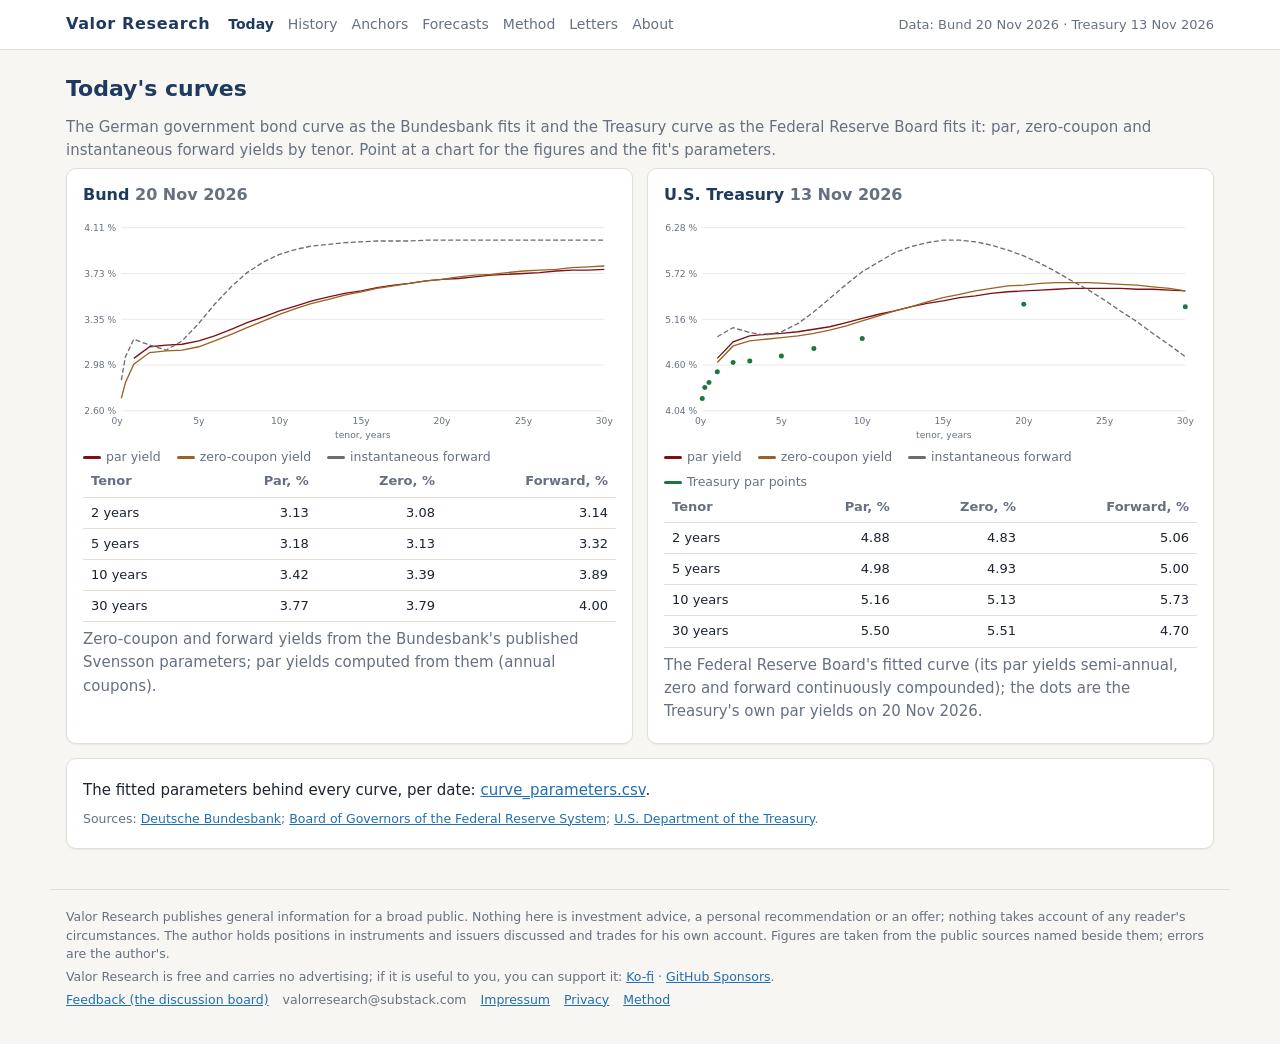
==== commit 690af9ed: "site 2026-11-20" ====
--- a/index.html
+++ b/index.html
@@ -1,5 +1,5 @@
 <!doctype html>
-<html lang="en"><head><meta charset="utf-8"><meta name="viewport" content="width=device-width, initial-scale=1"><title>Today&#x27;s curves · Valor Research</title><link rel="stylesheet" href="assets/site.css"></head><body><div class="top"><div class="in"><a class="brand" href="index.html">Valor Research</a><nav><a href="index.html" class=on>Today</a><a href="curves.html">History</a><a href="anchors.html">Anchors</a><a href="forecasts.html">Forecasts</a><a href="method.html">Method</a><a href="letters/index.html">Letters</a><a href="about.html">About</a></nav><span class="asof">Data: Bund 19 Nov 2026 · Treasury 13 Nov 2026</span></div></div><main><h1>Today's curves</h1><p class="muted">The German government bond curve as the Bundesbank fits it and the Treasury curve as the Federal Reserve Board fits it: par, zero-coupon and instantaneous forward yields by tenor. Point at a chart for the figures and the fit's parameters.</p><div class="grid2"><div class="card"><h2>Bund <span class="muted">19 Nov 2026</span></h2><div id="chart_bund"></div><div class="scroll"><table><thead><tr><th>Tenor</th><th class="num">Par, %</th><th class="num">Zero, %</th><th class="num">Forward, %</th></tr></thead><tbody><tr><td>2 years</td><td class="num">3.19</td><td class="num">3.14</td><td class="num">3.23</td></tr><tr><td>5 years</td><td class="num">3.24</td><td class="num">3.19</td><td class="num">3.37</td></tr><tr><td>10 years</td><td class="num">3.48</td><td class="num">3.45</td><td class="num">3.93</td></tr><tr><td>30 years</td><td class="num">3.81</td><td class="num">3.83</td><td class="num">4.04</td></tr></tbody></table></div><p class="muted">Zero-coupon and forward yields from the Bundesbank's published Svensson parameters; par yields computed from them (annual coupons).</p></div><div class="card"><h2>U.S. Treasury <span class="muted">13 Nov 2026</span></h2><div id="chart_tsy"></div><div class="scroll"><table><thead><tr><th>Tenor</th><th class="num">Par, %</th><th class="num">Zero, %</th><th class="num">Forward, %</th></tr></thead><tbody><tr><td>2 years</td><td class="num">4.88</td><td class="num">4.83</td><td class="num">5.06</td></tr><tr><td>5 years</td><td class="num">4.98</td><td class="num">4.93</td><td class="num">5.00</td></tr><tr><td>10 years</td><td class="num">5.16</td><td class="num">5.13</td><td class="num">5.73</td></tr><tr><td>30 years</td><td class="num">5.50</td><td class="num">5.51</td><td class="num">4.70</td></tr></tbody></table></div><p class="muted">The Federal Reserve Board's fitted curve (its par yields semi-annual, zero and forward continuously compounded); the dots are the Treasury's own par yields on 19 Nov 2026.</p></div></div><div class="card"><p>The fitted parameters behind every curve, per date: <a href="data/curve_parameters.csv">curve_parameters.csv</a>.</p><p class="attribution">Sources: <a href="https://www.bundesbank.de/en/statistics/money-and-capital-markets/interest-rates-and-yields/term-structure-of-interest-rates">Deutsche Bundesbank</a>; <a href="https://www.federalreserve.gov/data/nominal-yield-curve.htm">Board of Governors of the Federal Reserve System</a>; <a href="https://home.treasury.gov/policy-issues/financing-the-government/interest-rate-statistics">U.S. Department of the Treasury</a>.</p></div></main><footer><p>Valor Research publishes general information for a broad public. Nothing here is investment advice, a personal recommendation or an offer; nothing takes account of any reader&#x27;s circumstances. The author holds positions in instruments and issuers discussed and trades for his own account. Figures are taken from the public sources named beside them; errors are the author&#x27;s.</p><p class="support">Valor Research is free and carries no advertising; if it is useful to you, you can support it: <a href="https://ko-fi.com/valorresearch">Ko-fi</a> · <a href="https://github.com/sponsors/Valor-Research">GitHub Sponsors</a>.</p><p class="links"><a href="https://github.com/Valor-Research/Valor-Research.github.io/discussions">Feedback (the discussion board)</a><span>valorresearch@substack.com</span><a href="impressum.html">Impressum</a><a href="privacy.html">Privacy</a><a href="method.html">Method</a></p></footer><script type="application/json" id="d">{"c":{"par":"#7E1015","zero":"#9A6223","fwd":"#6F6C6D","cmt":"#1C7641"},"k":{"par":"s0","zero":"s2","fwd":"s1","cmt":"s3"},"bund":{"par":[[1.0,3.069],[2.0,3.192],[3.0,3.2073],[4.0,3.2158],[5.0,3.2412],[6.0,3.282],[7.0,3.3311],[8.0,3.3826],[9.0,3.4323],[10.0,3.4783],[11.0,3.5196],[12.0,3.5561],[13.0,3.5883],[14.0,3.6165],[15.0,3.6413],[16.0,3.6632],[17.0,3.6824],[18.0,3.6996],[19.0,3.7149],[20.0,3.7286],[21.0,3.7409],[22.0,3.752],[23.0,3.7621],[24.0,3.7714],[25.0,3.7798],[26.0,3.7875],[27.0,3.7946],[28.0,3.8011],[29.0,3.8071],[30.0,3.8127]],"zero":[[0.25,2.6951],[0.5,2.8422],[1.0,3.0228],[2.0,3.1441],[3.0,3.1587],[4.0,3.1669],[5.0,3.1928],[6.0,3.2352],[7.0,3.2871],[8.0,3.3421],[9.0,3.3959],[10.0,3.4462],[11.0,3.4919],[12.0,3.5327],[13.0,3.569],[14.0,3.6011],[15.0,3.6295],[16.0,3.6547],[17.0,3.6771],[18.0,3.6971],[19.0,3.7151],[20.0,3.7313],[21.0,3.746],[22.0,3.7594],[23.0,3.7716],[24.0,3.7828],[25.0,3.7931],[26.0,3.8026],[27.0,3.8115],[28.0,3.8196],[29.0,3.8273],[30.0,3.8344]],"fwd":[[0.25,2.8668],[0.5,3.0915],[1.0,3.2705],[2.0,3.225],[3.0,3.1694],[4.0,3.2316],[5.0,3.3687],[6.0,3.5252],[7.0,3.6674],[8.0,3.7817],[9.0,3.8668],[10.0,3.927],[11.0,3.9678],[12.0,3.9948],[13.0,4.0122],[14.0,4.0232],[15.0,4.0301],[16.0,4.0343],[17.0,4.0368],[18.0,4.0384],[19.0,4.0393],[20.0,4.0398],[21.0,4.0402],[22.0,4.0404],[23.0,4.0405],[24.0,4.0405],[25.0,4.0406],[26.0,4.0406],[27.0,4.0406],[28.0,4.0406],[29.0,4.0406],[30.0,4.0406]],"note":"the Bundesbank's Svensson parameters, 2026-11-19: \u03b20 4.041, \u03b21 -1.546, \u03b22 29.199, \u03b23 -29.798, \u03c41 1.502, \u03c42 1.601","label":"German government bond curve"},"tsy":{"par":[[1.0,4.6811],[2.0,4.8814],[3.0,4.9488],[4.0,4.9693],[5.0,4.9816],[6.0,5.0006],[7.0,5.03],[8.0,5.0688],[9.0,5.1141],[10.0,5.1629],[11.0,5.2125],[12.0,5.2607],[13.0,5.3062],[14.0,5.348],[15.0,5.3854],[16.0,5.4183],[17.0,5.4465],[18.0,5.4702],[19.0,5.4896],[20.0,5.505],[21.0,5.5166],[22.0,5.5249],[23.0,5.53],[24.0,5.5324],[25.0,5.5322],[26.0,5.5299],[27.0,5.5255],[28.0,5.5194],[29.0,5.5117],[30.0,5.5027]],"zero":[[1.0,4.6294],[2.0,4.829],[3.0,4.8961],[4.0,4.9158],[5.0,4.9276],[6.0,4.9476],[7.0,4.98],[8.0,5.024],[9.0,5.0768],[10.0,5.135],[11.0,5.1956],[12.0,5.2558],[13.0,5.3139],[14.0,5.3682],[15.0,5.4178],[16.0,5.4619],[17.0,5.5003],[18.0,5.5326],[19.0,5.5588],[20.0,5.5791],[21.0,5.5935],[22.0,5.6024],[23.0,5.606],[24.0,5.6045],[25.0,5.5983],[26.0,5.5876],[27.0,5.5729],[28.0,5.5543],[29.0,5.5322],[30.0,5.5068]],"fwd":[[1.0,4.9423],[2.0,5.0564],[3.0,4.9979],[4.0,4.9625],[5.0,5.0],[6.0,5.1038],[7.0,5.2504],[8.0,5.4159],[9.0,5.5812],[10.0,5.7333],[11.0,5.8641],[12.0,5.9692],[13.0,6.047],[14.0,6.0976],[15.0,6.1222],[16.0,6.1225],[17.0,6.1009],[18.0,6.0594],[19.0,6.0003],[20.0,5.9257],[21.0,5.8377],[22.0,5.7381],[23.0,5.6286],[24.0,5.5109],[25.0,5.3862],[26.0,5.256],[27.0,5.1214],[28.0,4.9834],[29.0,4.8429],[30.0,4.7007]],"cmt":[[0.08333333333333333,4.2],[0.25,4.34],[0.5,4.42],[1.0,4.62],[2.0,4.76],[3.0,4.81],[5.0,4.86],[7.0,4.94],[10.0,5.04],[20.0,5.43],[30.0,5.4]],"note":"the Federal Reserve Board's Svensson parameters, 2026-11-13: \u03b20 0.000, \u03b21 4.126, \u03b22 4.926, \u03b23 16.625, \u03c41 1.834, \u03c42 15.702","label":"U.S. Treasury curve"}}</script><script src="assets/charts.js"></script><script>
+<html lang="en"><head><meta charset="utf-8"><meta name="viewport" content="width=device-width, initial-scale=1"><title>Today&#x27;s curves · Valor Research</title><link rel="stylesheet" href="assets/site.css"></head><body><div class="top"><div class="in"><a class="brand" href="index.html">Valor Research</a><nav><a href="index.html" class=on>Today</a><a href="curves.html">History</a><a href="anchors.html">Anchors</a><a href="forecasts.html">Forecasts</a><a href="method.html">Method</a><a href="letters/index.html">Letters</a><a href="about.html">About</a></nav><span class="asof">Data: Bund 20 Nov 2026 · Treasury 13 Nov 2026</span></div></div><main><h1>Today's curves</h1><p class="muted">The German government bond curve as the Bundesbank fits it and the Treasury curve as the Federal Reserve Board fits it: par, zero-coupon and instantaneous forward yields by tenor. Point at a chart for the figures and the fit's parameters.</p><div class="grid2"><div class="card"><h2>Bund <span class="muted">20 Nov 2026</span></h2><div id="chart_bund"></div><div class="scroll"><table><thead><tr><th>Tenor</th><th class="num">Par, %</th><th class="num">Zero, %</th><th class="num">Forward, %</th></tr></thead><tbody><tr><td>2 years</td><td class="num">3.13</td><td class="num">3.08</td><td class="num">3.14</td></tr><tr><td>5 years</td><td class="num">3.18</td><td class="num">3.13</td><td class="num">3.32</td></tr><tr><td>10 years</td><td class="num">3.42</td><td class="num">3.39</td><td class="num">3.89</td></tr><tr><td>30 years</td><td class="num">3.77</td><td class="num">3.79</td><td class="num">4.00</td></tr></tbody></table></div><p class="muted">Zero-coupon and forward yields from the Bundesbank's published Svensson parameters; par yields computed from them (annual coupons).</p></div><div class="card"><h2>U.S. Treasury <span class="muted">13 Nov 2026</span></h2><div id="chart_tsy"></div><div class="scroll"><table><thead><tr><th>Tenor</th><th class="num">Par, %</th><th class="num">Zero, %</th><th class="num">Forward, %</th></tr></thead><tbody><tr><td>2 years</td><td class="num">4.88</td><td class="num">4.83</td><td class="num">5.06</td></tr><tr><td>5 years</td><td class="num">4.98</td><td class="num">4.93</td><td class="num">5.00</td></tr><tr><td>10 years</td><td class="num">5.16</td><td class="num">5.13</td><td class="num">5.73</td></tr><tr><td>30 years</td><td class="num">5.50</td><td class="num">5.51</td><td class="num">4.70</td></tr></tbody></table></div><p class="muted">The Federal Reserve Board's fitted curve (its par yields semi-annual, zero and forward continuously compounded); the dots are the Treasury's own par yields on 20 Nov 2026.</p></div></div><div class="card"><p>The fitted parameters behind every curve, per date: <a href="data/curve_parameters.csv">curve_parameters.csv</a>.</p><p class="attribution">Sources: <a href="https://www.bundesbank.de/en/statistics/money-and-capital-markets/interest-rates-and-yields/term-structure-of-interest-rates">Deutsche Bundesbank</a>; <a href="https://www.federalreserve.gov/data/nominal-yield-curve.htm">Board of Governors of the Federal Reserve System</a>; <a href="https://home.treasury.gov/policy-issues/financing-the-government/interest-rate-statistics">U.S. Department of the Treasury</a>.</p></div></main><footer><p>Valor Research publishes general information for a broad public. Nothing here is investment advice, a personal recommendation or an offer; nothing takes account of any reader&#x27;s circumstances. The author holds positions in instruments and issuers discussed and trades for his own account. Figures are taken from the public sources named beside them; errors are the author&#x27;s.</p><p class="support">Valor Research is free and carries no advertising; if it is useful to you, you can support it: <a href="https://ko-fi.com/valorresearch">Ko-fi</a> · <a href="https://github.com/sponsors/Valor-Research">GitHub Sponsors</a>.</p><p class="links"><a href="https://github.com/Valor-Research/Valor-Research.github.io/discussions">Feedback (the discussion board)</a><span>valorresearch@substack.com</span><a href="impressum.html">Impressum</a><a href="privacy.html">Privacy</a><a href="method.html">Method</a></p></footer><script type="application/json" id="d">{"c":{"par":"#7E1015","zero":"#9A6223","fwd":"#6F6C6D","cmt":"#1C7641"},"k":{"par":"s0","zero":"s2","fwd":"s1","cmt":"s3"},"bund":{"par":[[1.0,3.0281],[2.0,3.1283],[3.0,3.1389],[4.0,3.1484],[5.0,3.176],[6.0,3.2191],[7.0,3.2703],[8.0,3.3236],[9.0,3.3749],[10.0,3.4222],[11.0,3.4647],[12.0,3.5024],[13.0,3.5355],[14.0,3.5646],[15.0,3.5901],[16.0,3.6126],[17.0,3.6325],[18.0,3.6502],[19.0,3.6659],[20.0,3.6801],[21.0,3.6928],[22.0,3.7043],[23.0,3.7147],[24.0,3.7242],[25.0,3.7329],[26.0,3.7408],[27.0,3.7482],[28.0,3.7549],[29.0,3.7611],[30.0,3.7669]],"zero":[[0.25,2.7024],[0.5,2.8293],[1.0,2.9832],[2.0,3.0819],[3.0,3.092],[4.0,3.1013],[5.0,3.1296],[6.0,3.1744],[7.0,3.2284],[8.0,3.2853],[9.0,3.3407],[10.0,3.3924],[11.0,3.4394],[12.0,3.4814],[13.0,3.5187],[14.0,3.5517],[15.0,3.5809],[16.0,3.6068],[17.0,3.6299],[18.0,3.6505],[19.0,3.669],[20.0,3.6857],[21.0,3.7008],[22.0,3.7146],[23.0,3.7272],[24.0,3.7387],[25.0,3.7494],[26.0,3.7592],[27.0,3.7682],[28.0,3.7767],[29.0,3.7845],[30.0,3.7918]],"fwd":[[0.25,2.8511],[0.5,3.0435],[1.0,3.1913],[2.0,3.1422],[3.0,3.1009],[4.0,3.1742],[5.0,3.318],[6.0,3.4782],[7.0,3.6227],[8.0,3.7388],[9.0,3.8254],[10.0,3.8867],[11.0,3.9286],[12.0,3.9564],[13.0,3.9744],[14.0,3.9859],[15.0,3.993],[16.0,3.9975],[17.0,4.0002],[18.0,4.0018],[19.0,4.0028],[20.0,4.0034],[21.0,4.0037],[22.0,4.0039],[23.0,4.0041],[24.0,4.0041],[25.0,4.0042],[26.0,4.0042],[27.0,4.0042],[28.0,4.0042],[29.0,4.0042],[30.0,4.0042]],"note":"the Bundesbank's Svensson parameters, 2026-11-20: \u03b20 4.004, \u03b21 -1.476, \u03b22 28.994, \u03b23 -29.799, \u03c41 1.520, \u03c42 1.617","label":"German government bond curve"},"tsy":{"par":[[1.0,4.6811],[2.0,4.8814],[3.0,4.9488],[4.0,4.9693],[5.0,4.9816],[6.0,5.0006],[7.0,5.03],[8.0,5.0688],[9.0,5.1141],[10.0,5.1629],[11.0,5.2125],[12.0,5.2607],[13.0,5.3062],[14.0,5.348],[15.0,5.3854],[16.0,5.4183],[17.0,5.4465],[18.0,5.4702],[19.0,5.4896],[20.0,5.505],[21.0,5.5166],[22.0,5.5249],[23.0,5.53],[24.0,5.5324],[25.0,5.5322],[26.0,5.5299],[27.0,5.5255],[28.0,5.5194],[29.0,5.5117],[30.0,5.5027]],"zero":[[1.0,4.6294],[2.0,4.829],[3.0,4.8961],[4.0,4.9158],[5.0,4.9276],[6.0,4.9476],[7.0,4.98],[8.0,5.024],[9.0,5.0768],[10.0,5.135],[11.0,5.1956],[12.0,5.2558],[13.0,5.3139],[14.0,5.3682],[15.0,5.4178],[16.0,5.4619],[17.0,5.5003],[18.0,5.5326],[19.0,5.5588],[20.0,5.5791],[21.0,5.5935],[22.0,5.6024],[23.0,5.606],[24.0,5.6045],[25.0,5.5983],[26.0,5.5876],[27.0,5.5729],[28.0,5.5543],[29.0,5.5322],[30.0,5.5068]],"fwd":[[1.0,4.9423],[2.0,5.0564],[3.0,4.9979],[4.0,4.9625],[5.0,5.0],[6.0,5.1038],[7.0,5.2504],[8.0,5.4159],[9.0,5.5812],[10.0,5.7333],[11.0,5.8641],[12.0,5.9692],[13.0,6.047],[14.0,6.0976],[15.0,6.1222],[16.0,6.1225],[17.0,6.1009],[18.0,6.0594],[19.0,6.0003],[20.0,5.9257],[21.0,5.8377],[22.0,5.7381],[23.0,5.6286],[24.0,5.5109],[25.0,5.3862],[26.0,5.256],[27.0,5.1214],[28.0,4.9834],[29.0,4.8429],[30.0,4.7007]],"cmt":[[0.08333333333333333,4.19],[0.25,4.32],[0.5,4.38],[1.0,4.51],[2.0,4.63],[3.0,4.65],[5.0,4.71],[7.0,4.8],[10.0,4.92],[20.0,5.34],[30.0,5.31]],"note":"the Federal Reserve Board's Svensson parameters, 2026-11-13: \u03b20 0.000, \u03b21 4.126, \u03b22 4.926, \u03b23 16.625, \u03c41 1.834, \u03c42 15.702","label":"U.S. Treasury curve"}}</script><script src="assets/charts.js"></script><script>
 var D = JSON.parse(document.getElementById('d').textContent);
 function pts(a){return a.map(function(p){return [p[0], p[1]];});}
 function yrs(v){return v < 1 ? Math.round(v*12) + ' months' : (Math.round(v*1e2)/1e2) + ' years';}
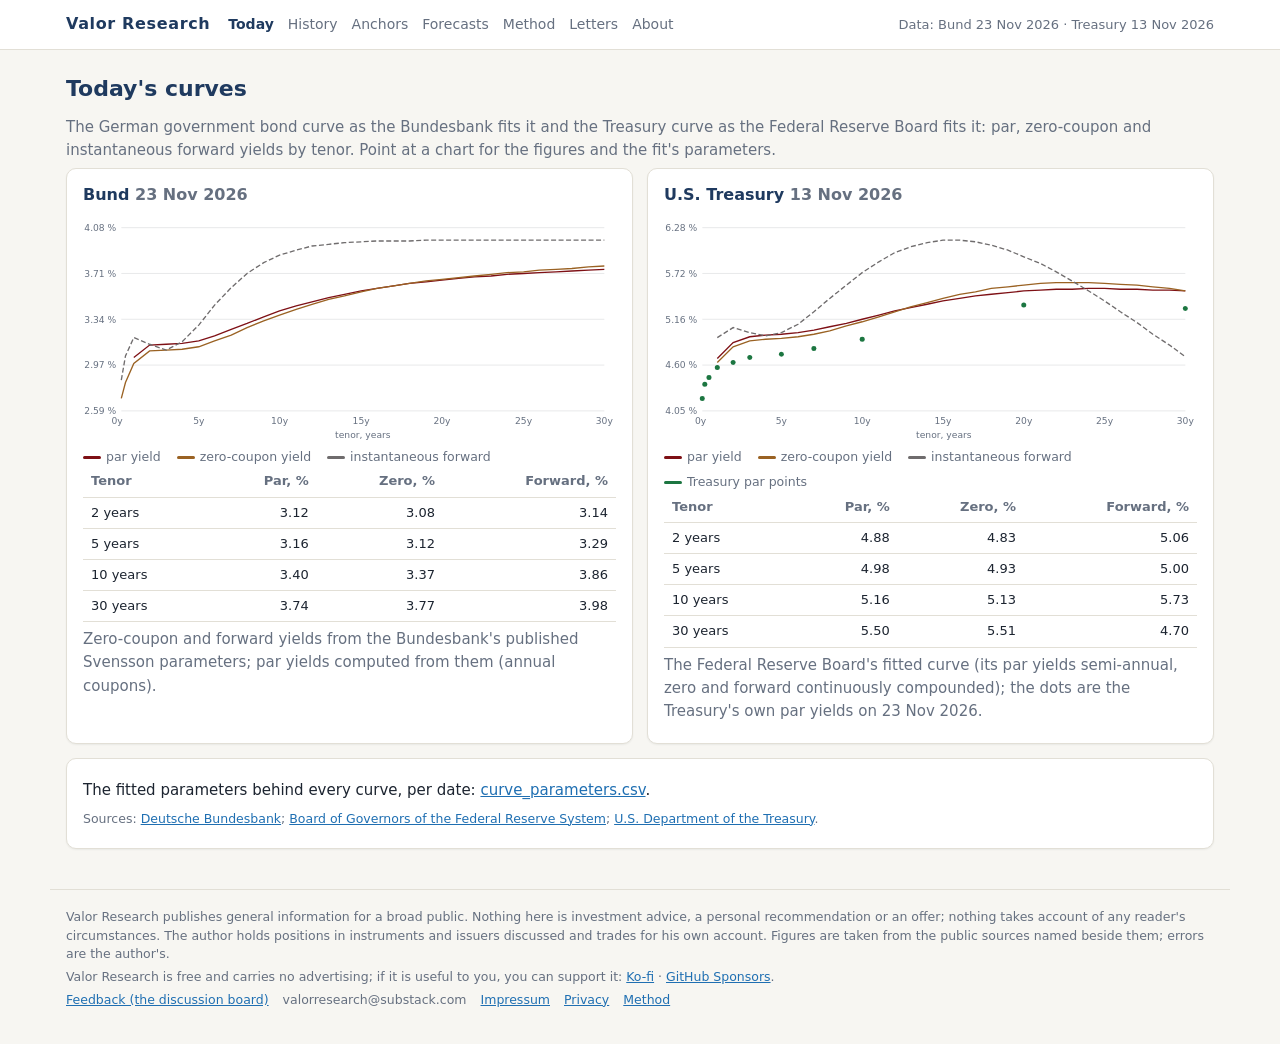
==== commit 7215ef9a: "site 2026-11-23" ====
--- a/index.html
+++ b/index.html
@@ -1,5 +1,5 @@
 <!doctype html>
-<html lang="en"><head><meta charset="utf-8"><meta name="viewport" content="width=device-width, initial-scale=1"><title>Today&#x27;s curves · Valor Research</title><link rel="stylesheet" href="assets/site.css"></head><body><div class="top"><div class="in"><a class="brand" href="index.html">Valor Research</a><nav><a href="index.html" class=on>Today</a><a href="curves.html">History</a><a href="anchors.html">Anchors</a><a href="forecasts.html">Forecasts</a><a href="method.html">Method</a><a href="letters/index.html">Letters</a><a href="about.html">About</a></nav><span class="asof">Data: Bund 20 Nov 2026 · Treasury 13 Nov 2026</span></div></div><main><h1>Today's curves</h1><p class="muted">The German government bond curve as the Bundesbank fits it and the Treasury curve as the Federal Reserve Board fits it: par, zero-coupon and instantaneous forward yields by tenor. Point at a chart for the figures and the fit's parameters.</p><div class="grid2"><div class="card"><h2>Bund <span class="muted">20 Nov 2026</span></h2><div id="chart_bund"></div><div class="scroll"><table><thead><tr><th>Tenor</th><th class="num">Par, %</th><th class="num">Zero, %</th><th class="num">Forward, %</th></tr></thead><tbody><tr><td>2 years</td><td class="num">3.13</td><td class="num">3.08</td><td class="num">3.14</td></tr><tr><td>5 years</td><td class="num">3.18</td><td class="num">3.13</td><td class="num">3.32</td></tr><tr><td>10 years</td><td class="num">3.42</td><td class="num">3.39</td><td class="num">3.89</td></tr><tr><td>30 years</td><td class="num">3.77</td><td class="num">3.79</td><td class="num">4.00</td></tr></tbody></table></div><p class="muted">Zero-coupon and forward yields from the Bundesbank's published Svensson parameters; par yields computed from them (annual coupons).</p></div><div class="card"><h2>U.S. Treasury <span class="muted">13 Nov 2026</span></h2><div id="chart_tsy"></div><div class="scroll"><table><thead><tr><th>Tenor</th><th class="num">Par, %</th><th class="num">Zero, %</th><th class="num">Forward, %</th></tr></thead><tbody><tr><td>2 years</td><td class="num">4.88</td><td class="num">4.83</td><td class="num">5.06</td></tr><tr><td>5 years</td><td class="num">4.98</td><td class="num">4.93</td><td class="num">5.00</td></tr><tr><td>10 years</td><td class="num">5.16</td><td class="num">5.13</td><td class="num">5.73</td></tr><tr><td>30 years</td><td class="num">5.50</td><td class="num">5.51</td><td class="num">4.70</td></tr></tbody></table></div><p class="muted">The Federal Reserve Board's fitted curve (its par yields semi-annual, zero and forward continuously compounded); the dots are the Treasury's own par yields on 20 Nov 2026.</p></div></div><div class="card"><p>The fitted parameters behind every curve, per date: <a href="data/curve_parameters.csv">curve_parameters.csv</a>.</p><p class="attribution">Sources: <a href="https://www.bundesbank.de/en/statistics/money-and-capital-markets/interest-rates-and-yields/term-structure-of-interest-rates">Deutsche Bundesbank</a>; <a href="https://www.federalreserve.gov/data/nominal-yield-curve.htm">Board of Governors of the Federal Reserve System</a>; <a href="https://home.treasury.gov/policy-issues/financing-the-government/interest-rate-statistics">U.S. Department of the Treasury</a>.</p></div></main><footer><p>Valor Research publishes general information for a broad public. Nothing here is investment advice, a personal recommendation or an offer; nothing takes account of any reader&#x27;s circumstances. The author holds positions in instruments and issuers discussed and trades for his own account. Figures are taken from the public sources named beside them; errors are the author&#x27;s.</p><p class="support">Valor Research is free and carries no advertising; if it is useful to you, you can support it: <a href="https://ko-fi.com/valorresearch">Ko-fi</a> · <a href="https://github.com/sponsors/Valor-Research">GitHub Sponsors</a>.</p><p class="links"><a href="https://github.com/Valor-Research/Valor-Research.github.io/discussions">Feedback (the discussion board)</a><span>valorresearch@substack.com</span><a href="impressum.html">Impressum</a><a href="privacy.html">Privacy</a><a href="method.html">Method</a></p></footer><script type="application/json" id="d">{"c":{"par":"#7E1015","zero":"#9A6223","fwd":"#6F6C6D","cmt":"#1C7641"},"k":{"par":"s0","zero":"s2","fwd":"s1","cmt":"s3"},"bund":{"par":[[1.0,3.0281],[2.0,3.1283],[3.0,3.1389],[4.0,3.1484],[5.0,3.176],[6.0,3.2191],[7.0,3.2703],[8.0,3.3236],[9.0,3.3749],[10.0,3.4222],[11.0,3.4647],[12.0,3.5024],[13.0,3.5355],[14.0,3.5646],[15.0,3.5901],[16.0,3.6126],[17.0,3.6325],[18.0,3.6502],[19.0,3.6659],[20.0,3.6801],[21.0,3.6928],[22.0,3.7043],[23.0,3.7147],[24.0,3.7242],[25.0,3.7329],[26.0,3.7408],[27.0,3.7482],[28.0,3.7549],[29.0,3.7611],[30.0,3.7669]],"zero":[[0.25,2.7024],[0.5,2.8293],[1.0,2.9832],[2.0,3.0819],[3.0,3.092],[4.0,3.1013],[5.0,3.1296],[6.0,3.1744],[7.0,3.2284],[8.0,3.2853],[9.0,3.3407],[10.0,3.3924],[11.0,3.4394],[12.0,3.4814],[13.0,3.5187],[14.0,3.5517],[15.0,3.5809],[16.0,3.6068],[17.0,3.6299],[18.0,3.6505],[19.0,3.669],[20.0,3.6857],[21.0,3.7008],[22.0,3.7146],[23.0,3.7272],[24.0,3.7387],[25.0,3.7494],[26.0,3.7592],[27.0,3.7682],[28.0,3.7767],[29.0,3.7845],[30.0,3.7918]],"fwd":[[0.25,2.8511],[0.5,3.0435],[1.0,3.1913],[2.0,3.1422],[3.0,3.1009],[4.0,3.1742],[5.0,3.318],[6.0,3.4782],[7.0,3.6227],[8.0,3.7388],[9.0,3.8254],[10.0,3.8867],[11.0,3.9286],[12.0,3.9564],[13.0,3.9744],[14.0,3.9859],[15.0,3.993],[16.0,3.9975],[17.0,4.0002],[18.0,4.0018],[19.0,4.0028],[20.0,4.0034],[21.0,4.0037],[22.0,4.0039],[23.0,4.0041],[24.0,4.0041],[25.0,4.0042],[26.0,4.0042],[27.0,4.0042],[28.0,4.0042],[29.0,4.0042],[30.0,4.0042]],"note":"the Bundesbank's Svensson parameters, 2026-11-20: \u03b20 4.004, \u03b21 -1.476, \u03b22 28.994, \u03b23 -29.799, \u03c41 1.520, \u03c42 1.617","label":"German government bond curve"},"tsy":{"par":[[1.0,4.6811],[2.0,4.8814],[3.0,4.9488],[4.0,4.9693],[5.0,4.9816],[6.0,5.0006],[7.0,5.03],[8.0,5.0688],[9.0,5.1141],[10.0,5.1629],[11.0,5.2125],[12.0,5.2607],[13.0,5.3062],[14.0,5.348],[15.0,5.3854],[16.0,5.4183],[17.0,5.4465],[18.0,5.4702],[19.0,5.4896],[20.0,5.505],[21.0,5.5166],[22.0,5.5249],[23.0,5.53],[24.0,5.5324],[25.0,5.5322],[26.0,5.5299],[27.0,5.5255],[28.0,5.5194],[29.0,5.5117],[30.0,5.5027]],"zero":[[1.0,4.6294],[2.0,4.829],[3.0,4.8961],[4.0,4.9158],[5.0,4.9276],[6.0,4.9476],[7.0,4.98],[8.0,5.024],[9.0,5.0768],[10.0,5.135],[11.0,5.1956],[12.0,5.2558],[13.0,5.3139],[14.0,5.3682],[15.0,5.4178],[16.0,5.4619],[17.0,5.5003],[18.0,5.5326],[19.0,5.5588],[20.0,5.5791],[21.0,5.5935],[22.0,5.6024],[23.0,5.606],[24.0,5.6045],[25.0,5.5983],[26.0,5.5876],[27.0,5.5729],[28.0,5.5543],[29.0,5.5322],[30.0,5.5068]],"fwd":[[1.0,4.9423],[2.0,5.0564],[3.0,4.9979],[4.0,4.9625],[5.0,5.0],[6.0,5.1038],[7.0,5.2504],[8.0,5.4159],[9.0,5.5812],[10.0,5.7333],[11.0,5.8641],[12.0,5.9692],[13.0,6.047],[14.0,6.0976],[15.0,6.1222],[16.0,6.1225],[17.0,6.1009],[18.0,6.0594],[19.0,6.0003],[20.0,5.9257],[21.0,5.8377],[22.0,5.7381],[23.0,5.6286],[24.0,5.5109],[25.0,5.3862],[26.0,5.256],[27.0,5.1214],[28.0,4.9834],[29.0,4.8429],[30.0,4.7007]],"cmt":[[0.08333333333333333,4.19],[0.25,4.32],[0.5,4.38],[1.0,4.51],[2.0,4.63],[3.0,4.65],[5.0,4.71],[7.0,4.8],[10.0,4.92],[20.0,5.34],[30.0,5.31]],"note":"the Federal Reserve Board's Svensson parameters, 2026-11-13: \u03b20 0.000, \u03b21 4.126, \u03b22 4.926, \u03b23 16.625, \u03c41 1.834, \u03c42 15.702","label":"U.S. Treasury curve"}}</script><script src="assets/charts.js"></script><script>
+<html lang="en"><head><meta charset="utf-8"><meta name="viewport" content="width=device-width, initial-scale=1"><title>Today&#x27;s curves · Valor Research</title><link rel="stylesheet" href="assets/site.css"></head><body><div class="top"><div class="in"><a class="brand" href="index.html">Valor Research</a><nav><a href="index.html" class=on>Today</a><a href="curves.html">History</a><a href="anchors.html">Anchors</a><a href="forecasts.html">Forecasts</a><a href="method.html">Method</a><a href="letters/index.html">Letters</a><a href="about.html">About</a></nav><span class="asof">Data: Bund 23 Nov 2026 · Treasury 13 Nov 2026</span></div></div><main><h1>Today's curves</h1><p class="muted">The German government bond curve as the Bundesbank fits it and the Treasury curve as the Federal Reserve Board fits it: par, zero-coupon and instantaneous forward yields by tenor. Point at a chart for the figures and the fit's parameters.</p><div class="grid2"><div class="card"><h2>Bund <span class="muted">23 Nov 2026</span></h2><div id="chart_bund"></div><div class="scroll"><table><thead><tr><th>Tenor</th><th class="num">Par, %</th><th class="num">Zero, %</th><th class="num">Forward, %</th></tr></thead><tbody><tr><td>2 years</td><td class="num">3.12</td><td class="num">3.08</td><td class="num">3.14</td></tr><tr><td>5 years</td><td class="num">3.16</td><td class="num">3.12</td><td class="num">3.29</td></tr><tr><td>10 years</td><td class="num">3.40</td><td class="num">3.37</td><td class="num">3.86</td></tr><tr><td>30 years</td><td class="num">3.74</td><td class="num">3.77</td><td class="num">3.98</td></tr></tbody></table></div><p class="muted">Zero-coupon and forward yields from the Bundesbank's published Svensson parameters; par yields computed from them (annual coupons).</p></div><div class="card"><h2>U.S. Treasury <span class="muted">13 Nov 2026</span></h2><div id="chart_tsy"></div><div class="scroll"><table><thead><tr><th>Tenor</th><th class="num">Par, %</th><th class="num">Zero, %</th><th class="num">Forward, %</th></tr></thead><tbody><tr><td>2 years</td><td class="num">4.88</td><td class="num">4.83</td><td class="num">5.06</td></tr><tr><td>5 years</td><td class="num">4.98</td><td class="num">4.93</td><td class="num">5.00</td></tr><tr><td>10 years</td><td class="num">5.16</td><td class="num">5.13</td><td class="num">5.73</td></tr><tr><td>30 years</td><td class="num">5.50</td><td class="num">5.51</td><td class="num">4.70</td></tr></tbody></table></div><p class="muted">The Federal Reserve Board's fitted curve (its par yields semi-annual, zero and forward continuously compounded); the dots are the Treasury's own par yields on 23 Nov 2026.</p></div></div><div class="card"><p>The fitted parameters behind every curve, per date: <a href="data/curve_parameters.csv">curve_parameters.csv</a>.</p><p class="attribution">Sources: <a href="https://www.bundesbank.de/en/statistics/money-and-capital-markets/interest-rates-and-yields/term-structure-of-interest-rates">Deutsche Bundesbank</a>; <a href="https://www.federalreserve.gov/data/nominal-yield-curve.htm">Board of Governors of the Federal Reserve System</a>; <a href="https://home.treasury.gov/policy-issues/financing-the-government/interest-rate-statistics">U.S. Department of the Treasury</a>.</p></div></main><footer><p>Valor Research publishes general information for a broad public. Nothing here is investment advice, a personal recommendation or an offer; nothing takes account of any reader&#x27;s circumstances. The author holds positions in instruments and issuers discussed and trades for his own account. Figures are taken from the public sources named beside them; errors are the author&#x27;s.</p><p class="support">Valor Research is free and carries no advertising; if it is useful to you, you can support it: <a href="https://ko-fi.com/valorresearch">Ko-fi</a> · <a href="https://github.com/sponsors/Valor-Research">GitHub Sponsors</a>.</p><p class="links"><a href="https://github.com/Valor-Research/Valor-Research.github.io/discussions">Feedback (the discussion board)</a><span>valorresearch@substack.com</span><a href="impressum.html">Impressum</a><a href="privacy.html">Privacy</a><a href="method.html">Method</a></p></footer><script type="application/json" id="d">{"c":{"par":"#7E1015","zero":"#9A6223","fwd":"#6F6C6D","cmt":"#1C7641"},"k":{"par":"s0","zero":"s2","fwd":"s1","cmt":"s3"},"bund":{"par":[[1.0,3.0246],[2.0,3.1247],[3.0,3.1328],[4.0,3.1392],[5.0,3.164],[6.0,3.2048],[7.0,3.2543],[8.0,3.3062],[9.0,3.3565],[10.0,3.4031],[11.0,3.4451],[12.0,3.4824],[13.0,3.5152],[14.0,3.544],[15.0,3.5693],[16.0,3.5916],[17.0,3.6114],[18.0,3.6289],[19.0,3.6446],[20.0,3.6586],[21.0,3.6712],[22.0,3.6826],[23.0,3.693],[24.0,3.7024],[25.0,3.7111],[26.0,3.719],[27.0,3.7262],[28.0,3.7329],[29.0,3.7391],[30.0,3.7449]],"zero":[[0.25,2.6955],[0.5,2.8241],[1.0,2.9798],[2.0,3.0784],[3.0,3.0859],[4.0,3.0921],[5.0,3.1176],[6.0,3.16],[7.0,3.2122],[8.0,3.2676],[9.0,3.3221],[10.0,3.373],[11.0,3.4194],[12.0,3.4609],[13.0,3.4979],[14.0,3.5306],[15.0,3.5595],[16.0,3.5852],[17.0,3.6081],[18.0,3.6286],[19.0,3.647],[20.0,3.6636],[21.0,3.6786],[22.0,3.6923],[23.0,3.7048],[24.0,3.7162],[25.0,3.7268],[26.0,3.7365],[27.0,3.7455],[28.0,3.7539],[29.0,3.7617],[30.0,3.769]],"fwd":[[0.25,2.8461],[0.5,3.0411],[1.0,3.1899],[2.0,3.1352],[3.0,3.0858],[4.0,3.1529],[5.0,3.2928],[6.0,3.4512],[7.0,3.5953],[8.0,3.7115],[9.0,3.7986],[10.0,3.8605],[11.0,3.9029],[12.0,3.9311],[13.0,3.9494],[14.0,3.9611],[15.0,3.9684],[16.0,3.9729],[17.0,3.9757],[18.0,3.9774],[19.0,3.9784],[20.0,3.979],[21.0,3.9794],[22.0,3.9796],[23.0,3.9797],[24.0,3.9798],[25.0,3.9798],[26.0,3.9799],[27.0,3.9799],[28.0,3.9799],[29.0,3.9799],[30.0,3.9799]],"note":"the Bundesbank's Svensson parameters, 2026-11-23: \u03b20 3.980, \u03b21 -1.461, \u03b22 29.032, \u03b23 -29.797, \u03c41 1.524, \u03c42 1.622","label":"German government bond curve"},"tsy":{"par":[[1.0,4.6811],[2.0,4.8814],[3.0,4.9488],[4.0,4.9693],[5.0,4.9816],[6.0,5.0006],[7.0,5.03],[8.0,5.0688],[9.0,5.1141],[10.0,5.1629],[11.0,5.2125],[12.0,5.2607],[13.0,5.3062],[14.0,5.348],[15.0,5.3854],[16.0,5.4183],[17.0,5.4465],[18.0,5.4702],[19.0,5.4896],[20.0,5.505],[21.0,5.5166],[22.0,5.5249],[23.0,5.53],[24.0,5.5324],[25.0,5.5322],[26.0,5.5299],[27.0,5.5255],[28.0,5.5194],[29.0,5.5117],[30.0,5.5027]],"zero":[[1.0,4.6294],[2.0,4.829],[3.0,4.8961],[4.0,4.9158],[5.0,4.9276],[6.0,4.9476],[7.0,4.98],[8.0,5.024],[9.0,5.0768],[10.0,5.135],[11.0,5.1956],[12.0,5.2558],[13.0,5.3139],[14.0,5.3682],[15.0,5.4178],[16.0,5.4619],[17.0,5.5003],[18.0,5.5326],[19.0,5.5588],[20.0,5.5791],[21.0,5.5935],[22.0,5.6024],[23.0,5.606],[24.0,5.6045],[25.0,5.5983],[26.0,5.5876],[27.0,5.5729],[28.0,5.5543],[29.0,5.5322],[30.0,5.5068]],"fwd":[[1.0,4.9423],[2.0,5.0564],[3.0,4.9979],[4.0,4.9625],[5.0,5.0],[6.0,5.1038],[7.0,5.2504],[8.0,5.4159],[9.0,5.5812],[10.0,5.7333],[11.0,5.8641],[12.0,5.9692],[13.0,6.047],[14.0,6.0976],[15.0,6.1222],[16.0,6.1225],[17.0,6.1009],[18.0,6.0594],[19.0,6.0003],[20.0,5.9257],[21.0,5.8377],[22.0,5.7381],[23.0,5.6286],[24.0,5.5109],[25.0,5.3862],[26.0,5.256],[27.0,5.1214],[28.0,4.9834],[29.0,4.8429],[30.0,4.7007]],"cmt":[[0.08333333333333333,4.2],[0.25,4.37],[0.5,4.45],[1.0,4.57],[2.0,4.63],[3.0,4.69],[5.0,4.74],[7.0,4.81],[10.0,4.92],[20.0,5.33],[30.0,5.29]],"note":"the Federal Reserve Board's Svensson parameters, 2026-11-13: \u03b20 0.000, \u03b21 4.126, \u03b22 4.926, \u03b23 16.625, \u03c41 1.834, \u03c42 15.702","label":"U.S. Treasury curve"}}</script><script src="assets/charts.js"></script><script>
 var D = JSON.parse(document.getElementById('d').textContent);
 function pts(a){return a.map(function(p){return [p[0], p[1]];});}
 function yrs(v){return v < 1 ? Math.round(v*12) + ' months' : (Math.round(v*1e2)/1e2) + ' years';}
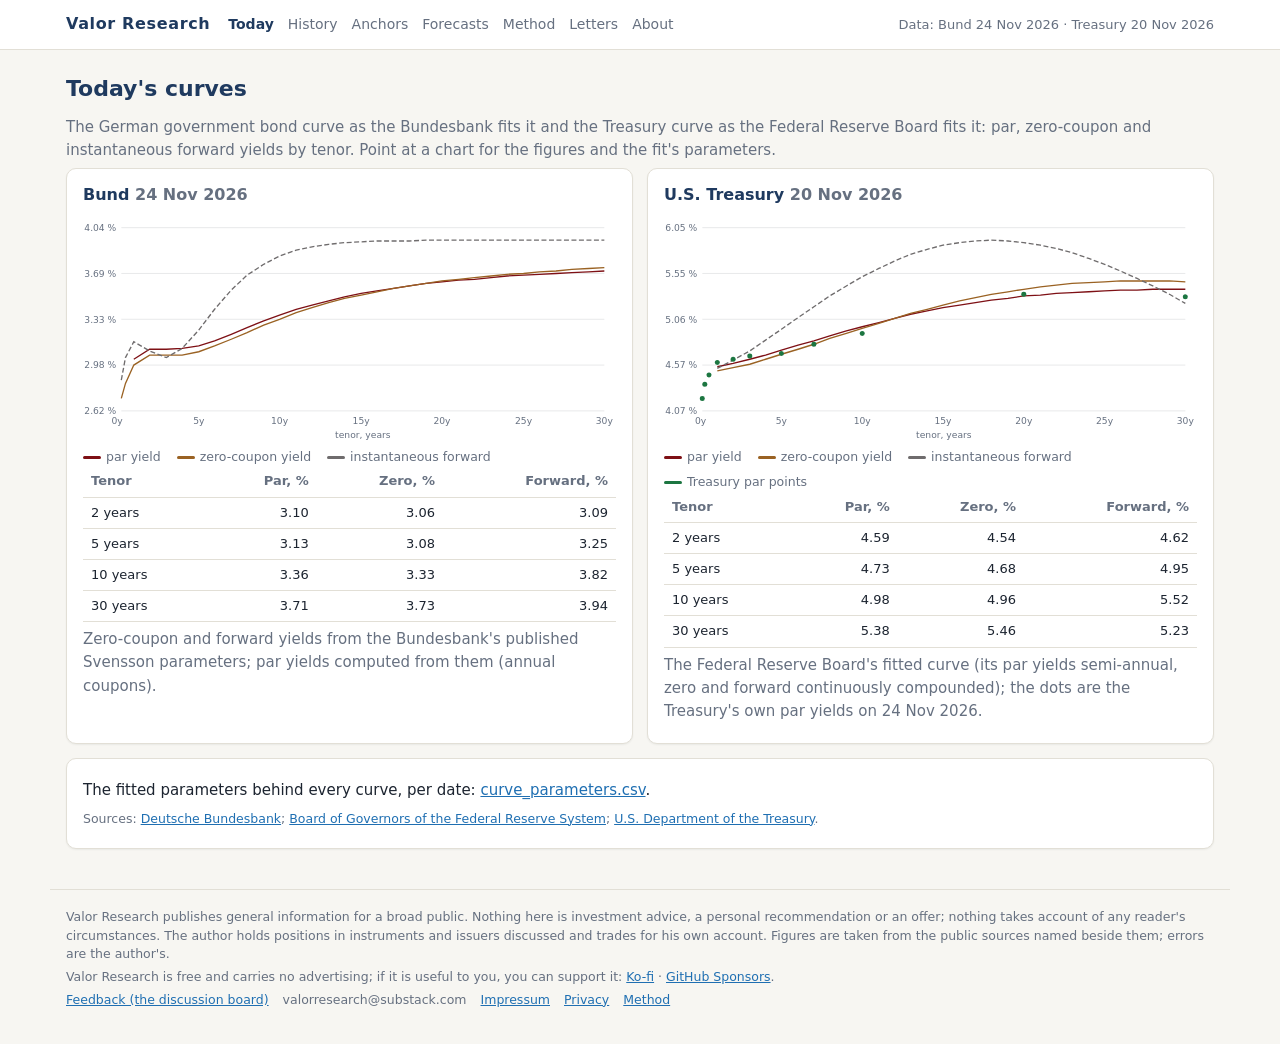
==== commit 9d1502a2: "site 2026-11-24" ====
--- a/index.html
+++ b/index.html
@@ -1,5 +1,5 @@
 <!doctype html>
-<html lang="en"><head><meta charset="utf-8"><meta name="viewport" content="width=device-width, initial-scale=1"><title>Today&#x27;s curves · Valor Research</title><link rel="stylesheet" href="assets/site.css"></head><body><div class="top"><div class="in"><a class="brand" href="index.html">Valor Research</a><nav><a href="index.html" class=on>Today</a><a href="curves.html">History</a><a href="anchors.html">Anchors</a><a href="forecasts.html">Forecasts</a><a href="method.html">Method</a><a href="letters/index.html">Letters</a><a href="about.html">About</a></nav><span class="asof">Data: Bund 23 Nov 2026 · Treasury 13 Nov 2026</span></div></div><main><h1>Today's curves</h1><p class="muted">The German government bond curve as the Bundesbank fits it and the Treasury curve as the Federal Reserve Board fits it: par, zero-coupon and instantaneous forward yields by tenor. Point at a chart for the figures and the fit's parameters.</p><div class="grid2"><div class="card"><h2>Bund <span class="muted">23 Nov 2026</span></h2><div id="chart_bund"></div><div class="scroll"><table><thead><tr><th>Tenor</th><th class="num">Par, %</th><th class="num">Zero, %</th><th class="num">Forward, %</th></tr></thead><tbody><tr><td>2 years</td><td class="num">3.12</td><td class="num">3.08</td><td class="num">3.14</td></tr><tr><td>5 years</td><td class="num">3.16</td><td class="num">3.12</td><td class="num">3.29</td></tr><tr><td>10 years</td><td class="num">3.40</td><td class="num">3.37</td><td class="num">3.86</td></tr><tr><td>30 years</td><td class="num">3.74</td><td class="num">3.77</td><td class="num">3.98</td></tr></tbody></table></div><p class="muted">Zero-coupon and forward yields from the Bundesbank's published Svensson parameters; par yields computed from them (annual coupons).</p></div><div class="card"><h2>U.S. Treasury <span class="muted">13 Nov 2026</span></h2><div id="chart_tsy"></div><div class="scroll"><table><thead><tr><th>Tenor</th><th class="num">Par, %</th><th class="num">Zero, %</th><th class="num">Forward, %</th></tr></thead><tbody><tr><td>2 years</td><td class="num">4.88</td><td class="num">4.83</td><td class="num">5.06</td></tr><tr><td>5 years</td><td class="num">4.98</td><td class="num">4.93</td><td class="num">5.00</td></tr><tr><td>10 years</td><td class="num">5.16</td><td class="num">5.13</td><td class="num">5.73</td></tr><tr><td>30 years</td><td class="num">5.50</td><td class="num">5.51</td><td class="num">4.70</td></tr></tbody></table></div><p class="muted">The Federal Reserve Board's fitted curve (its par yields semi-annual, zero and forward continuously compounded); the dots are the Treasury's own par yields on 23 Nov 2026.</p></div></div><div class="card"><p>The fitted parameters behind every curve, per date: <a href="data/curve_parameters.csv">curve_parameters.csv</a>.</p><p class="attribution">Sources: <a href="https://www.bundesbank.de/en/statistics/money-and-capital-markets/interest-rates-and-yields/term-structure-of-interest-rates">Deutsche Bundesbank</a>; <a href="https://www.federalreserve.gov/data/nominal-yield-curve.htm">Board of Governors of the Federal Reserve System</a>; <a href="https://home.treasury.gov/policy-issues/financing-the-government/interest-rate-statistics">U.S. Department of the Treasury</a>.</p></div></main><footer><p>Valor Research publishes general information for a broad public. Nothing here is investment advice, a personal recommendation or an offer; nothing takes account of any reader&#x27;s circumstances. The author holds positions in instruments and issuers discussed and trades for his own account. Figures are taken from the public sources named beside them; errors are the author&#x27;s.</p><p class="support">Valor Research is free and carries no advertising; if it is useful to you, you can support it: <a href="https://ko-fi.com/valorresearch">Ko-fi</a> · <a href="https://github.com/sponsors/Valor-Research">GitHub Sponsors</a>.</p><p class="links"><a href="https://github.com/Valor-Research/Valor-Research.github.io/discussions">Feedback (the discussion board)</a><span>valorresearch@substack.com</span><a href="impressum.html">Impressum</a><a href="privacy.html">Privacy</a><a href="method.html">Method</a></p></footer><script type="application/json" id="d">{"c":{"par":"#7E1015","zero":"#9A6223","fwd":"#6F6C6D","cmt":"#1C7641"},"k":{"par":"s0","zero":"s2","fwd":"s1","cmt":"s3"},"bund":{"par":[[1.0,3.0246],[2.0,3.1247],[3.0,3.1328],[4.0,3.1392],[5.0,3.164],[6.0,3.2048],[7.0,3.2543],[8.0,3.3062],[9.0,3.3565],[10.0,3.4031],[11.0,3.4451],[12.0,3.4824],[13.0,3.5152],[14.0,3.544],[15.0,3.5693],[16.0,3.5916],[17.0,3.6114],[18.0,3.6289],[19.0,3.6446],[20.0,3.6586],[21.0,3.6712],[22.0,3.6826],[23.0,3.693],[24.0,3.7024],[25.0,3.7111],[26.0,3.719],[27.0,3.7262],[28.0,3.7329],[29.0,3.7391],[30.0,3.7449]],"zero":[[0.25,2.6955],[0.5,2.8241],[1.0,2.9798],[2.0,3.0784],[3.0,3.0859],[4.0,3.0921],[5.0,3.1176],[6.0,3.16],[7.0,3.2122],[8.0,3.2676],[9.0,3.3221],[10.0,3.373],[11.0,3.4194],[12.0,3.4609],[13.0,3.4979],[14.0,3.5306],[15.0,3.5595],[16.0,3.5852],[17.0,3.6081],[18.0,3.6286],[19.0,3.647],[20.0,3.6636],[21.0,3.6786],[22.0,3.6923],[23.0,3.7048],[24.0,3.7162],[25.0,3.7268],[26.0,3.7365],[27.0,3.7455],[28.0,3.7539],[29.0,3.7617],[30.0,3.769]],"fwd":[[0.25,2.8461],[0.5,3.0411],[1.0,3.1899],[2.0,3.1352],[3.0,3.0858],[4.0,3.1529],[5.0,3.2928],[6.0,3.4512],[7.0,3.5953],[8.0,3.7115],[9.0,3.7986],[10.0,3.8605],[11.0,3.9029],[12.0,3.9311],[13.0,3.9494],[14.0,3.9611],[15.0,3.9684],[16.0,3.9729],[17.0,3.9757],[18.0,3.9774],[19.0,3.9784],[20.0,3.979],[21.0,3.9794],[22.0,3.9796],[23.0,3.9797],[24.0,3.9798],[25.0,3.9798],[26.0,3.9799],[27.0,3.9799],[28.0,3.9799],[29.0,3.9799],[30.0,3.9799]],"note":"the Bundesbank's Svensson parameters, 2026-11-23: \u03b20 3.980, \u03b21 -1.461, \u03b22 29.032, \u03b23 -29.797, \u03c41 1.524, \u03c42 1.622","label":"German government bond curve"},"tsy":{"par":[[1.0,4.6811],[2.0,4.8814],[3.0,4.9488],[4.0,4.9693],[5.0,4.9816],[6.0,5.0006],[7.0,5.03],[8.0,5.0688],[9.0,5.1141],[10.0,5.1629],[11.0,5.2125],[12.0,5.2607],[13.0,5.3062],[14.0,5.348],[15.0,5.3854],[16.0,5.4183],[17.0,5.4465],[18.0,5.4702],[19.0,5.4896],[20.0,5.505],[21.0,5.5166],[22.0,5.5249],[23.0,5.53],[24.0,5.5324],[25.0,5.5322],[26.0,5.5299],[27.0,5.5255],[28.0,5.5194],[29.0,5.5117],[30.0,5.5027]],"zero":[[1.0,4.6294],[2.0,4.829],[3.0,4.8961],[4.0,4.9158],[5.0,4.9276],[6.0,4.9476],[7.0,4.98],[8.0,5.024],[9.0,5.0768],[10.0,5.135],[11.0,5.1956],[12.0,5.2558],[13.0,5.3139],[14.0,5.3682],[15.0,5.4178],[16.0,5.4619],[17.0,5.5003],[18.0,5.5326],[19.0,5.5588],[20.0,5.5791],[21.0,5.5935],[22.0,5.6024],[23.0,5.606],[24.0,5.6045],[25.0,5.5983],[26.0,5.5876],[27.0,5.5729],[28.0,5.5543],[29.0,5.5322],[30.0,5.5068]],"fwd":[[1.0,4.9423],[2.0,5.0564],[3.0,4.9979],[4.0,4.9625],[5.0,5.0],[6.0,5.1038],[7.0,5.2504],[8.0,5.4159],[9.0,5.5812],[10.0,5.7333],[11.0,5.8641],[12.0,5.9692],[13.0,6.047],[14.0,6.0976],[15.0,6.1222],[16.0,6.1225],[17.0,6.1009],[18.0,6.0594],[19.0,6.0003],[20.0,5.9257],[21.0,5.8377],[22.0,5.7381],[23.0,5.6286],[24.0,5.5109],[25.0,5.3862],[26.0,5.256],[27.0,5.1214],[28.0,4.9834],[29.0,4.8429],[30.0,4.7007]],"cmt":[[0.08333333333333333,4.2],[0.25,4.37],[0.5,4.45],[1.0,4.57],[2.0,4.63],[3.0,4.69],[5.0,4.74],[7.0,4.81],[10.0,4.92],[20.0,5.33],[30.0,5.29]],"note":"the Federal Reserve Board's Svensson parameters, 2026-11-13: \u03b20 0.000, \u03b21 4.126, \u03b22 4.926, \u03b23 16.625, \u03c41 1.834, \u03c42 15.702","label":"U.S. Treasury curve"}}</script><script src="assets/charts.js"></script><script>
+<html lang="en"><head><meta charset="utf-8"><meta name="viewport" content="width=device-width, initial-scale=1"><title>Today&#x27;s curves · Valor Research</title><link rel="stylesheet" href="assets/site.css"></head><body><div class="top"><div class="in"><a class="brand" href="index.html">Valor Research</a><nav><a href="index.html" class=on>Today</a><a href="curves.html">History</a><a href="anchors.html">Anchors</a><a href="forecasts.html">Forecasts</a><a href="method.html">Method</a><a href="letters/index.html">Letters</a><a href="about.html">About</a></nav><span class="asof">Data: Bund 24 Nov 2026 · Treasury 20 Nov 2026</span></div></div><main><h1>Today's curves</h1><p class="muted">The German government bond curve as the Bundesbank fits it and the Treasury curve as the Federal Reserve Board fits it: par, zero-coupon and instantaneous forward yields by tenor. Point at a chart for the figures and the fit's parameters.</p><div class="grid2"><div class="card"><h2>Bund <span class="muted">24 Nov 2026</span></h2><div id="chart_bund"></div><div class="scroll"><table><thead><tr><th>Tenor</th><th class="num">Par, %</th><th class="num">Zero, %</th><th class="num">Forward, %</th></tr></thead><tbody><tr><td>2 years</td><td class="num">3.10</td><td class="num">3.06</td><td class="num">3.09</td></tr><tr><td>5 years</td><td class="num">3.13</td><td class="num">3.08</td><td class="num">3.25</td></tr><tr><td>10 years</td><td class="num">3.36</td><td class="num">3.33</td><td class="num">3.82</td></tr><tr><td>30 years</td><td class="num">3.71</td><td class="num">3.73</td><td class="num">3.94</td></tr></tbody></table></div><p class="muted">Zero-coupon and forward yields from the Bundesbank's published Svensson parameters; par yields computed from them (annual coupons).</p></div><div class="card"><h2>U.S. Treasury <span class="muted">20 Nov 2026</span></h2><div id="chart_tsy"></div><div class="scroll"><table><thead><tr><th>Tenor</th><th class="num">Par, %</th><th class="num">Zero, %</th><th class="num">Forward, %</th></tr></thead><tbody><tr><td>2 years</td><td class="num">4.59</td><td class="num">4.54</td><td class="num">4.62</td></tr><tr><td>5 years</td><td class="num">4.73</td><td class="num">4.68</td><td class="num">4.95</td></tr><tr><td>10 years</td><td class="num">4.98</td><td class="num">4.96</td><td class="num">5.52</td></tr><tr><td>30 years</td><td class="num">5.38</td><td class="num">5.46</td><td class="num">5.23</td></tr></tbody></table></div><p class="muted">The Federal Reserve Board's fitted curve (its par yields semi-annual, zero and forward continuously compounded); the dots are the Treasury's own par yields on 24 Nov 2026.</p></div></div><div class="card"><p>The fitted parameters behind every curve, per date: <a href="data/curve_parameters.csv">curve_parameters.csv</a>.</p><p class="attribution">Sources: <a href="https://www.bundesbank.de/en/statistics/money-and-capital-markets/interest-rates-and-yields/term-structure-of-interest-rates">Deutsche Bundesbank</a>; <a href="https://www.federalreserve.gov/data/nominal-yield-curve.htm">Board of Governors of the Federal Reserve System</a>; <a href="https://home.treasury.gov/policy-issues/financing-the-government/interest-rate-statistics">U.S. Department of the Treasury</a>.</p></div></main><footer><p>Valor Research publishes general information for a broad public. Nothing here is investment advice, a personal recommendation or an offer; nothing takes account of any reader&#x27;s circumstances. The author holds positions in instruments and issuers discussed and trades for his own account. Figures are taken from the public sources named beside them; errors are the author&#x27;s.</p><p class="support">Valor Research is free and carries no advertising; if it is useful to you, you can support it: <a href="https://ko-fi.com/valorresearch">Ko-fi</a> · <a href="https://github.com/sponsors/Valor-Research">GitHub Sponsors</a>.</p><p class="links"><a href="https://github.com/Valor-Research/Valor-Research.github.io/discussions">Feedback (the discussion board)</a><span>valorresearch@substack.com</span><a href="impressum.html">Impressum</a><a href="privacy.html">Privacy</a><a href="method.html">Method</a></p></footer><script type="application/json" id="d">{"c":{"par":"#7E1015","zero":"#9A6223","fwd":"#6F6C6D","cmt":"#1C7641"},"k":{"par":"s0","zero":"s2","fwd":"s1","cmt":"s3"},"bund":{"par":[[1.0,3.0205],[2.0,3.1019],[3.0,3.1012],[4.0,3.1034],[5.0,3.1262],[6.0,3.166],[7.0,3.215],[8.0,3.2668],[9.0,3.3171],[10.0,3.3638],[11.0,3.406],[12.0,3.4434],[13.0,3.4763],[14.0,3.5053],[15.0,3.5308],[16.0,3.5533],[17.0,3.5731],[18.0,3.5908],[19.0,3.6065],[20.0,3.6207],[21.0,3.6334],[22.0,3.6449],[23.0,3.6553],[24.0,3.6648],[25.0,3.6735],[26.0,3.6815],[27.0,3.6888],[28.0,3.6956],[29.0,3.7018],[30.0,3.7076]],"zero":[[0.25,2.7188],[0.5,2.8364],[1.0,2.9758],[2.0,3.056],[3.0,3.0549],[4.0,3.0569],[5.0,3.0803],[6.0,3.1217],[7.0,3.1735],[8.0,3.2288],[9.0,3.2832],[10.0,3.3343],[11.0,3.3808],[12.0,3.4225],[13.0,3.4596],[14.0,3.4925],[15.0,3.5216],[16.0,3.5475],[17.0,3.5705],[18.0,3.5911],[19.0,3.6096],[20.0,3.6263],[21.0,3.6414],[22.0,3.6552],[23.0,3.6677],[24.0,3.6793],[25.0,3.6899],[26.0,3.6997],[27.0,3.7087],[28.0,3.7172],[29.0,3.725],[30.0,3.7323]],"fwd":[[0.25,2.8573],[0.5,3.0336],[1.0,3.1594],[2.0,3.0882],[3.0,3.0372],[4.0,3.1062],[5.0,3.2485],[6.0,3.409],[7.0,3.5547],[8.0,3.6723],[9.0,3.7604],[10.0,3.8232],[11.0,3.8662],[12.0,3.8948],[13.0,3.9134],[14.0,3.9253],[15.0,3.9328],[16.0,3.9374],[17.0,3.9403],[18.0,3.942],[19.0,3.943],[20.0,3.9437],[21.0,3.944],[22.0,3.9442],[23.0,3.9444],[24.0,3.9444],[25.0,3.9445],[26.0,3.9445],[27.0,3.9445],[28.0,3.9445],[29.0,3.9445],[30.0,3.9445]],"note":"the Bundesbank's Svensson parameters, 2026-11-24: \u03b20 3.945, \u03b21 -1.389, \u03b22 28.939, \u03b23 -29.796, \u03c41 1.529, \u03c42 1.628","label":"German government bond curve"},"tsy":{"par":[[1.0,4.5512],[2.0,4.5875],[3.0,4.63],[4.0,4.6771],[5.0,4.727],[6.0,4.7785],[7.0,4.8303],[8.0,4.8816],[9.0,4.9317],[10.0,4.9799],[11.0,5.0258],[12.0,5.0691],[13.0,5.1096],[14.0,5.147],[15.0,5.1813],[16.0,5.2125],[17.0,5.2406],[18.0,5.2657],[19.0,5.2878],[20.0,5.3072],[21.0,5.324],[22.0,5.3382],[23.0,5.35],[24.0,5.3597],[25.0,5.3673],[26.0,5.3731],[27.0,5.3771],[28.0,5.3795],[29.0,5.3804],[30.0,5.38]],"zero":[[1.0,4.5003],[2.0,4.5367],[3.0,4.58],[4.0,4.6288],[5.0,4.6815],[6.0,4.7368],[7.0,4.7937],[8.0,4.8511],[9.0,4.9083],[10.0,4.9645],[11.0,5.0192],[12.0,5.0718],[13.0,5.122],[14.0,5.1694],[15.0,5.2138],[16.0,5.2549],[17.0,5.2926],[18.0,5.3268],[19.0,5.3574],[20.0,5.3843],[21.0,5.4077],[22.0,5.4274],[23.0,5.4436],[24.0,5.4562],[25.0,5.4654],[26.0,5.4713],[27.0,5.474],[28.0,5.4735],[29.0,5.47],[30.0,5.4637]],"fwd":[[1.0,4.5325],[2.0,4.6169],[3.0,4.719],[4.0,4.8326],[5.0,4.9525],[6.0,5.0744],[7.0,5.1947],[8.0,5.3105],[9.0,5.4196],[10.0,5.52],[11.0,5.6103],[12.0,5.6896],[13.0,5.7572],[14.0,5.8125],[15.0,5.8554],[16.0,5.8858],[17.0,5.9038],[18.0,5.9099],[19.0,5.9042],[20.0,5.8873],[21.0,5.8596],[22.0,5.8219],[23.0,5.7746],[24.0,5.7184],[25.0,5.6539],[26.0,5.5819],[27.0,5.5029],[28.0,5.4177],[29.0,5.3267],[30.0,5.2308]],"cmt":[[0.08333333333333333,4.21],[0.25,4.36],[0.5,4.46],[1.0,4.59],[2.0,4.63],[3.0,4.67],[5.0,4.69],[7.0,4.79],[10.0,4.91],[20.0,5.33],[30.0,5.3]],"note":"the Federal Reserve Board's Svensson parameters, 2026-11-20: \u03b20 0.001, \u03b21 4.472, \u03b22 -474.927, \u03b23 486.313, \u03c41 14.155, \u03c42 14.341","label":"U.S. Treasury curve"}}</script><script src="assets/charts.js"></script><script>
 var D = JSON.parse(document.getElementById('d').textContent);
 function pts(a){return a.map(function(p){return [p[0], p[1]];});}
 function yrs(v){return v < 1 ? Math.round(v*12) + ' months' : (Math.round(v*1e2)/1e2) + ' years';}
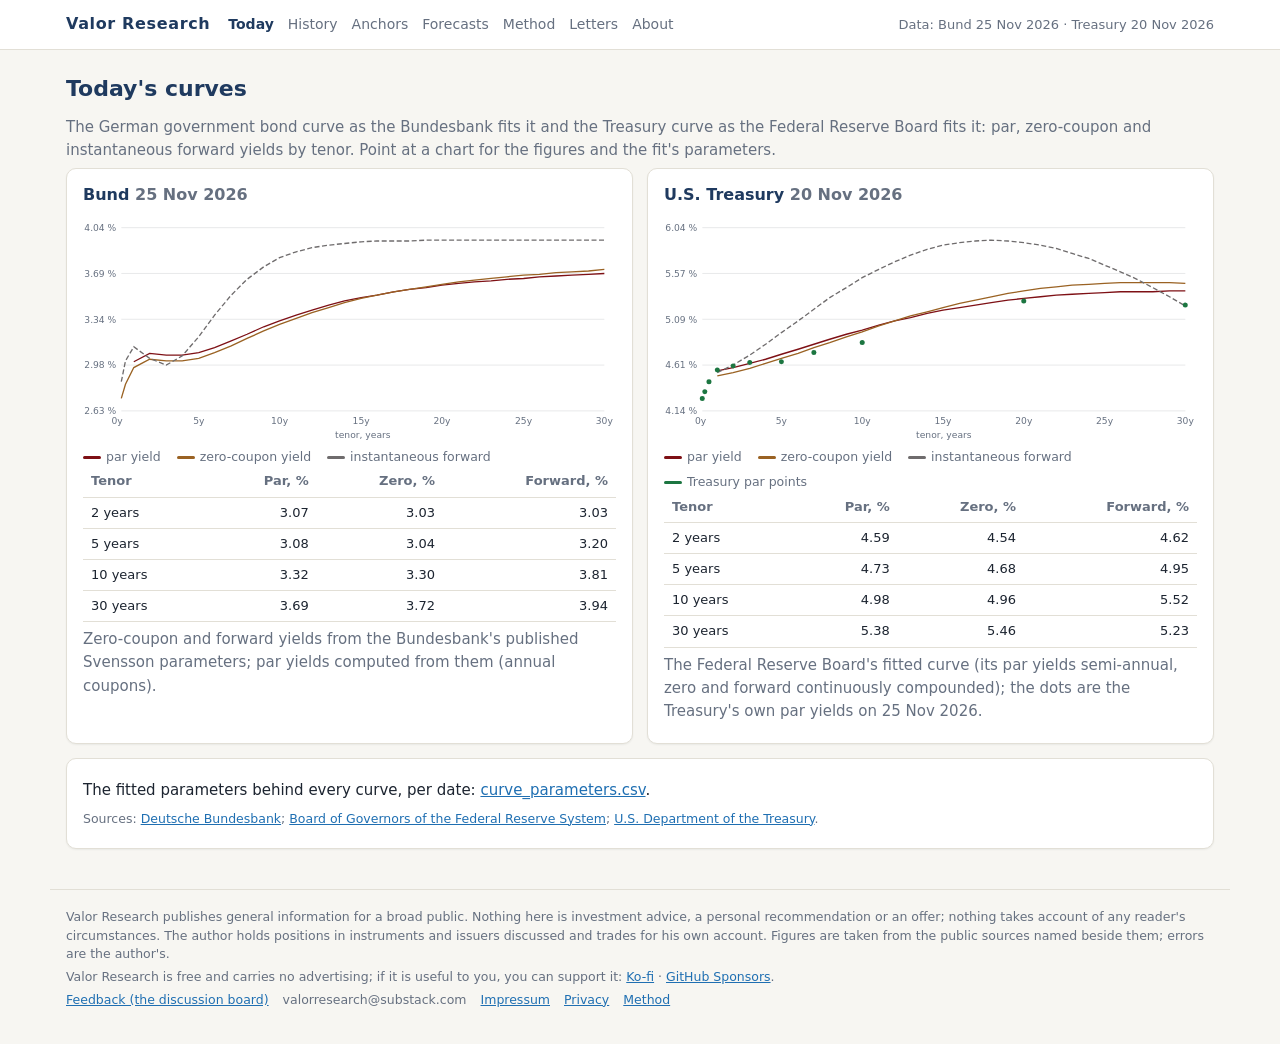
==== commit 26abf09b: "site 2026-11-25" ====
--- a/index.html
+++ b/index.html
@@ -1,5 +1,5 @@
 <!doctype html>
-<html lang="en"><head><meta charset="utf-8"><meta name="viewport" content="width=device-width, initial-scale=1"><title>Today&#x27;s curves · Valor Research</title><link rel="stylesheet" href="assets/site.css"></head><body><div class="top"><div class="in"><a class="brand" href="index.html">Valor Research</a><nav><a href="index.html" class=on>Today</a><a href="curves.html">History</a><a href="anchors.html">Anchors</a><a href="forecasts.html">Forecasts</a><a href="method.html">Method</a><a href="letters/index.html">Letters</a><a href="about.html">About</a></nav><span class="asof">Data: Bund 24 Nov 2026 · Treasury 20 Nov 2026</span></div></div><main><h1>Today's curves</h1><p class="muted">The German government bond curve as the Bundesbank fits it and the Treasury curve as the Federal Reserve Board fits it: par, zero-coupon and instantaneous forward yields by tenor. Point at a chart for the figures and the fit's parameters.</p><div class="grid2"><div class="card"><h2>Bund <span class="muted">24 Nov 2026</span></h2><div id="chart_bund"></div><div class="scroll"><table><thead><tr><th>Tenor</th><th class="num">Par, %</th><th class="num">Zero, %</th><th class="num">Forward, %</th></tr></thead><tbody><tr><td>2 years</td><td class="num">3.10</td><td class="num">3.06</td><td class="num">3.09</td></tr><tr><td>5 years</td><td class="num">3.13</td><td class="num">3.08</td><td class="num">3.25</td></tr><tr><td>10 years</td><td class="num">3.36</td><td class="num">3.33</td><td class="num">3.82</td></tr><tr><td>30 years</td><td class="num">3.71</td><td class="num">3.73</td><td class="num">3.94</td></tr></tbody></table></div><p class="muted">Zero-coupon and forward yields from the Bundesbank's published Svensson parameters; par yields computed from them (annual coupons).</p></div><div class="card"><h2>U.S. Treasury <span class="muted">20 Nov 2026</span></h2><div id="chart_tsy"></div><div class="scroll"><table><thead><tr><th>Tenor</th><th class="num">Par, %</th><th class="num">Zero, %</th><th class="num">Forward, %</th></tr></thead><tbody><tr><td>2 years</td><td class="num">4.59</td><td class="num">4.54</td><td class="num">4.62</td></tr><tr><td>5 years</td><td class="num">4.73</td><td class="num">4.68</td><td class="num">4.95</td></tr><tr><td>10 years</td><td class="num">4.98</td><td class="num">4.96</td><td class="num">5.52</td></tr><tr><td>30 years</td><td class="num">5.38</td><td class="num">5.46</td><td class="num">5.23</td></tr></tbody></table></div><p class="muted">The Federal Reserve Board's fitted curve (its par yields semi-annual, zero and forward continuously compounded); the dots are the Treasury's own par yields on 24 Nov 2026.</p></div></div><div class="card"><p>The fitted parameters behind every curve, per date: <a href="data/curve_parameters.csv">curve_parameters.csv</a>.</p><p class="attribution">Sources: <a href="https://www.bundesbank.de/en/statistics/money-and-capital-markets/interest-rates-and-yields/term-structure-of-interest-rates">Deutsche Bundesbank</a>; <a href="https://www.federalreserve.gov/data/nominal-yield-curve.htm">Board of Governors of the Federal Reserve System</a>; <a href="https://home.treasury.gov/policy-issues/financing-the-government/interest-rate-statistics">U.S. Department of the Treasury</a>.</p></div></main><footer><p>Valor Research publishes general information for a broad public. Nothing here is investment advice, a personal recommendation or an offer; nothing takes account of any reader&#x27;s circumstances. The author holds positions in instruments and issuers discussed and trades for his own account. Figures are taken from the public sources named beside them; errors are the author&#x27;s.</p><p class="support">Valor Research is free and carries no advertising; if it is useful to you, you can support it: <a href="https://ko-fi.com/valorresearch">Ko-fi</a> · <a href="https://github.com/sponsors/Valor-Research">GitHub Sponsors</a>.</p><p class="links"><a href="https://github.com/Valor-Research/Valor-Research.github.io/discussions">Feedback (the discussion board)</a><span>valorresearch@substack.com</span><a href="impressum.html">Impressum</a><a href="privacy.html">Privacy</a><a href="method.html">Method</a></p></footer><script type="application/json" id="d">{"c":{"par":"#7E1015","zero":"#9A6223","fwd":"#6F6C6D","cmt":"#1C7641"},"k":{"par":"s0","zero":"s2","fwd":"s1","cmt":"s3"},"bund":{"par":[[1.0,3.0205],[2.0,3.1019],[3.0,3.1012],[4.0,3.1034],[5.0,3.1262],[6.0,3.166],[7.0,3.215],[8.0,3.2668],[9.0,3.3171],[10.0,3.3638],[11.0,3.406],[12.0,3.4434],[13.0,3.4763],[14.0,3.5053],[15.0,3.5308],[16.0,3.5533],[17.0,3.5731],[18.0,3.5908],[19.0,3.6065],[20.0,3.6207],[21.0,3.6334],[22.0,3.6449],[23.0,3.6553],[24.0,3.6648],[25.0,3.6735],[26.0,3.6815],[27.0,3.6888],[28.0,3.6956],[29.0,3.7018],[30.0,3.7076]],"zero":[[0.25,2.7188],[0.5,2.8364],[1.0,2.9758],[2.0,3.056],[3.0,3.0549],[4.0,3.0569],[5.0,3.0803],[6.0,3.1217],[7.0,3.1735],[8.0,3.2288],[9.0,3.2832],[10.0,3.3343],[11.0,3.3808],[12.0,3.4225],[13.0,3.4596],[14.0,3.4925],[15.0,3.5216],[16.0,3.5475],[17.0,3.5705],[18.0,3.5911],[19.0,3.6096],[20.0,3.6263],[21.0,3.6414],[22.0,3.6552],[23.0,3.6677],[24.0,3.6793],[25.0,3.6899],[26.0,3.6997],[27.0,3.7087],[28.0,3.7172],[29.0,3.725],[30.0,3.7323]],"fwd":[[0.25,2.8573],[0.5,3.0336],[1.0,3.1594],[2.0,3.0882],[3.0,3.0372],[4.0,3.1062],[5.0,3.2485],[6.0,3.409],[7.0,3.5547],[8.0,3.6723],[9.0,3.7604],[10.0,3.8232],[11.0,3.8662],[12.0,3.8948],[13.0,3.9134],[14.0,3.9253],[15.0,3.9328],[16.0,3.9374],[17.0,3.9403],[18.0,3.942],[19.0,3.943],[20.0,3.9437],[21.0,3.944],[22.0,3.9442],[23.0,3.9444],[24.0,3.9444],[25.0,3.9445],[26.0,3.9445],[27.0,3.9445],[28.0,3.9445],[29.0,3.9445],[30.0,3.9445]],"note":"the Bundesbank's Svensson parameters, 2026-11-24: \u03b20 3.945, \u03b21 -1.389, \u03b22 28.939, \u03b23 -29.796, \u03c41 1.529, \u03c42 1.628","label":"German government bond curve"},"tsy":{"par":[[1.0,4.5512],[2.0,4.5875],[3.0,4.63],[4.0,4.6771],[5.0,4.727],[6.0,4.7785],[7.0,4.8303],[8.0,4.8816],[9.0,4.9317],[10.0,4.9799],[11.0,5.0258],[12.0,5.0691],[13.0,5.1096],[14.0,5.147],[15.0,5.1813],[16.0,5.2125],[17.0,5.2406],[18.0,5.2657],[19.0,5.2878],[20.0,5.3072],[21.0,5.324],[22.0,5.3382],[23.0,5.35],[24.0,5.3597],[25.0,5.3673],[26.0,5.3731],[27.0,5.3771],[28.0,5.3795],[29.0,5.3804],[30.0,5.38]],"zero":[[1.0,4.5003],[2.0,4.5367],[3.0,4.58],[4.0,4.6288],[5.0,4.6815],[6.0,4.7368],[7.0,4.7937],[8.0,4.8511],[9.0,4.9083],[10.0,4.9645],[11.0,5.0192],[12.0,5.0718],[13.0,5.122],[14.0,5.1694],[15.0,5.2138],[16.0,5.2549],[17.0,5.2926],[18.0,5.3268],[19.0,5.3574],[20.0,5.3843],[21.0,5.4077],[22.0,5.4274],[23.0,5.4436],[24.0,5.4562],[25.0,5.4654],[26.0,5.4713],[27.0,5.474],[28.0,5.4735],[29.0,5.47],[30.0,5.4637]],"fwd":[[1.0,4.5325],[2.0,4.6169],[3.0,4.719],[4.0,4.8326],[5.0,4.9525],[6.0,5.0744],[7.0,5.1947],[8.0,5.3105],[9.0,5.4196],[10.0,5.52],[11.0,5.6103],[12.0,5.6896],[13.0,5.7572],[14.0,5.8125],[15.0,5.8554],[16.0,5.8858],[17.0,5.9038],[18.0,5.9099],[19.0,5.9042],[20.0,5.8873],[21.0,5.8596],[22.0,5.8219],[23.0,5.7746],[24.0,5.7184],[25.0,5.6539],[26.0,5.5819],[27.0,5.5029],[28.0,5.4177],[29.0,5.3267],[30.0,5.2308]],"cmt":[[0.08333333333333333,4.21],[0.25,4.36],[0.5,4.46],[1.0,4.59],[2.0,4.63],[3.0,4.67],[5.0,4.69],[7.0,4.79],[10.0,4.91],[20.0,5.33],[30.0,5.3]],"note":"the Federal Reserve Board's Svensson parameters, 2026-11-20: \u03b20 0.001, \u03b21 4.472, \u03b22 -474.927, \u03b23 486.313, \u03c41 14.155, \u03c42 14.341","label":"U.S. Treasury curve"}}</script><script src="assets/charts.js"></script><script>
+<html lang="en"><head><meta charset="utf-8"><meta name="viewport" content="width=device-width, initial-scale=1"><title>Today&#x27;s curves · Valor Research</title><link rel="stylesheet" href="assets/site.css"></head><body><div class="top"><div class="in"><a class="brand" href="index.html">Valor Research</a><nav><a href="index.html" class=on>Today</a><a href="curves.html">History</a><a href="anchors.html">Anchors</a><a href="forecasts.html">Forecasts</a><a href="method.html">Method</a><a href="letters/index.html">Letters</a><a href="about.html">About</a></nav><span class="asof">Data: Bund 25 Nov 2026 · Treasury 20 Nov 2026</span></div></div><main><h1>Today's curves</h1><p class="muted">The German government bond curve as the Bundesbank fits it and the Treasury curve as the Federal Reserve Board fits it: par, zero-coupon and instantaneous forward yields by tenor. Point at a chart for the figures and the fit's parameters.</p><div class="grid2"><div class="card"><h2>Bund <span class="muted">25 Nov 2026</span></h2><div id="chart_bund"></div><div class="scroll"><table><thead><tr><th>Tenor</th><th class="num">Par, %</th><th class="num">Zero, %</th><th class="num">Forward, %</th></tr></thead><tbody><tr><td>2 years</td><td class="num">3.07</td><td class="num">3.03</td><td class="num">3.03</td></tr><tr><td>5 years</td><td class="num">3.08</td><td class="num">3.04</td><td class="num">3.20</td></tr><tr><td>10 years</td><td class="num">3.32</td><td class="num">3.30</td><td class="num">3.81</td></tr><tr><td>30 years</td><td class="num">3.69</td><td class="num">3.72</td><td class="num">3.94</td></tr></tbody></table></div><p class="muted">Zero-coupon and forward yields from the Bundesbank's published Svensson parameters; par yields computed from them (annual coupons).</p></div><div class="card"><h2>U.S. Treasury <span class="muted">20 Nov 2026</span></h2><div id="chart_tsy"></div><div class="scroll"><table><thead><tr><th>Tenor</th><th class="num">Par, %</th><th class="num">Zero, %</th><th class="num">Forward, %</th></tr></thead><tbody><tr><td>2 years</td><td class="num">4.59</td><td class="num">4.54</td><td class="num">4.62</td></tr><tr><td>5 years</td><td class="num">4.73</td><td class="num">4.68</td><td class="num">4.95</td></tr><tr><td>10 years</td><td class="num">4.98</td><td class="num">4.96</td><td class="num">5.52</td></tr><tr><td>30 years</td><td class="num">5.38</td><td class="num">5.46</td><td class="num">5.23</td></tr></tbody></table></div><p class="muted">The Federal Reserve Board's fitted curve (its par yields semi-annual, zero and forward continuously compounded); the dots are the Treasury's own par yields on 25 Nov 2026.</p></div></div><div class="card"><p>The fitted parameters behind every curve, per date: <a href="data/curve_parameters.csv">curve_parameters.csv</a>.</p><p class="attribution">Sources: <a href="https://www.bundesbank.de/en/statistics/money-and-capital-markets/interest-rates-and-yields/term-structure-of-interest-rates">Deutsche Bundesbank</a>; <a href="https://www.federalreserve.gov/data/nominal-yield-curve.htm">Board of Governors of the Federal Reserve System</a>; <a href="https://home.treasury.gov/policy-issues/financing-the-government/interest-rate-statistics">U.S. Department of the Treasury</a>.</p></div></main><footer><p>Valor Research publishes general information for a broad public. Nothing here is investment advice, a personal recommendation or an offer; nothing takes account of any reader&#x27;s circumstances. The author holds positions in instruments and issuers discussed and trades for his own account. Figures are taken from the public sources named beside them; errors are the author&#x27;s.</p><p class="support">Valor Research is free and carries no advertising; if it is useful to you, you can support it: <a href="https://ko-fi.com/valorresearch">Ko-fi</a> · <a href="https://github.com/sponsors/Valor-Research">GitHub Sponsors</a>.</p><p class="links"><a href="https://github.com/Valor-Research/Valor-Research.github.io/discussions">Feedback (the discussion board)</a><span>valorresearch@substack.com</span><a href="impressum.html">Impressum</a><a href="privacy.html">Privacy</a><a href="method.html">Method</a></p></footer><script type="application/json" id="d">{"c":{"par":"#7E1015","zero":"#9A6223","fwd":"#6F6C6D","cmt":"#1C7641"},"k":{"par":"s0","zero":"s2","fwd":"s1","cmt":"s3"},"bund":{"par":[[1.0,3.0059],[2.0,3.0705],[3.0,3.0614],[4.0,3.0593],[5.0,3.0802],[6.0,3.1197],[7.0,3.1696],[8.0,3.2229],[9.0,3.2752],[10.0,3.3239],[11.0,3.368],[12.0,3.4073],[13.0,3.442],[14.0,3.4726],[15.0,3.4995],[16.0,3.5232],[17.0,3.5442],[18.0,3.5629],[19.0,3.5796],[20.0,3.5945],[21.0,3.608],[22.0,3.6201],[23.0,3.6312],[24.0,3.6413],[25.0,3.6505],[26.0,3.6589],[27.0,3.6666],[28.0,3.6738],[29.0,3.6804],[30.0,3.6865]],"zero":[[0.25,2.7286],[0.5,2.8365],[1.0,2.9616],[2.0,3.0253],[3.0,3.0159],[4.0,3.0136],[5.0,3.0351],[6.0,3.0764],[7.0,3.1291],[8.0,3.1861],[9.0,3.2425],[10.0,3.2958],[11.0,3.3445],[12.0,3.3884],[13.0,3.4274],[14.0,3.4621],[15.0,3.4929],[16.0,3.5203],[17.0,3.5447],[18.0,3.5665],[19.0,3.5861],[20.0,3.6038],[21.0,3.6199],[22.0,3.6345],[23.0,3.6478],[24.0,3.66],[25.0,3.6713],[26.0,3.6817],[27.0,3.6913],[28.0,3.7002],[29.0,3.7086],[30.0,3.7163]],"fwd":[[0.25,2.8563],[0.5,3.0162],[1.0,3.1219],[2.0,3.0349],[3.0,2.9804],[4.0,3.0513],[5.0,3.1988],[6.0,3.3664],[7.0,3.5198],[8.0,3.6447],[9.0,3.7391],[10.0,3.8069],[11.0,3.8539],[12.0,3.8854],[13.0,3.9061],[14.0,3.9194],[15.0,3.9279],[16.0,3.9332],[17.0,3.9365],[18.0,3.9385],[19.0,3.9397],[20.0,3.9405],[21.0,3.9409],[22.0,3.9412],[23.0,3.9413],[24.0,3.9414],[25.0,3.9415],[26.0,3.9415],[27.0,3.9415],[28.0,3.9415],[29.0,3.9415],[30.0,3.9415]],"note":"the Bundesbank's Svensson parameters, 2026-11-25: \u03b20 3.942, \u03b21 -1.364, \u03b22 28.764, \u03b23 -29.779, \u03c41 1.552, \u03c42 1.655","label":"German government bond curve"},"tsy":{"par":[[1.0,4.5512],[2.0,4.5875],[3.0,4.63],[4.0,4.6771],[5.0,4.727],[6.0,4.7785],[7.0,4.8303],[8.0,4.8816],[9.0,4.9317],[10.0,4.9799],[11.0,5.0258],[12.0,5.0691],[13.0,5.1096],[14.0,5.147],[15.0,5.1813],[16.0,5.2125],[17.0,5.2406],[18.0,5.2657],[19.0,5.2878],[20.0,5.3072],[21.0,5.324],[22.0,5.3382],[23.0,5.35],[24.0,5.3597],[25.0,5.3673],[26.0,5.3731],[27.0,5.3771],[28.0,5.3795],[29.0,5.3804],[30.0,5.38]],"zero":[[1.0,4.5003],[2.0,4.5367],[3.0,4.58],[4.0,4.6288],[5.0,4.6815],[6.0,4.7368],[7.0,4.7937],[8.0,4.8511],[9.0,4.9083],[10.0,4.9645],[11.0,5.0192],[12.0,5.0718],[13.0,5.122],[14.0,5.1694],[15.0,5.2138],[16.0,5.2549],[17.0,5.2926],[18.0,5.3268],[19.0,5.3574],[20.0,5.3843],[21.0,5.4077],[22.0,5.4274],[23.0,5.4436],[24.0,5.4562],[25.0,5.4654],[26.0,5.4713],[27.0,5.474],[28.0,5.4735],[29.0,5.47],[30.0,5.4637]],"fwd":[[1.0,4.5325],[2.0,4.6169],[3.0,4.719],[4.0,4.8326],[5.0,4.9525],[6.0,5.0744],[7.0,5.1947],[8.0,5.3105],[9.0,5.4196],[10.0,5.52],[11.0,5.6103],[12.0,5.6896],[13.0,5.7572],[14.0,5.8125],[15.0,5.8554],[16.0,5.8858],[17.0,5.9038],[18.0,5.9099],[19.0,5.9042],[20.0,5.8873],[21.0,5.8596],[22.0,5.8219],[23.0,5.7746],[24.0,5.7184],[25.0,5.6539],[26.0,5.5819],[27.0,5.5029],[28.0,5.4177],[29.0,5.3267],[30.0,5.2308]],"cmt":[[0.08333333333333333,4.27],[0.25,4.34],[0.5,4.44],[1.0,4.56],[2.0,4.61],[3.0,4.64],[5.0,4.65],[7.0,4.74],[10.0,4.85],[20.0,5.28],[30.0,5.24]],"note":"the Federal Reserve Board's Svensson parameters, 2026-11-20: \u03b20 0.001, \u03b21 4.472, \u03b22 -474.927, \u03b23 486.313, \u03c41 14.155, \u03c42 14.341","label":"U.S. Treasury curve"}}</script><script src="assets/charts.js"></script><script>
 var D = JSON.parse(document.getElementById('d').textContent);
 function pts(a){return a.map(function(p){return [p[0], p[1]];});}
 function yrs(v){return v < 1 ? Math.round(v*12) + ' months' : (Math.round(v*1e2)/1e2) + ' years';}
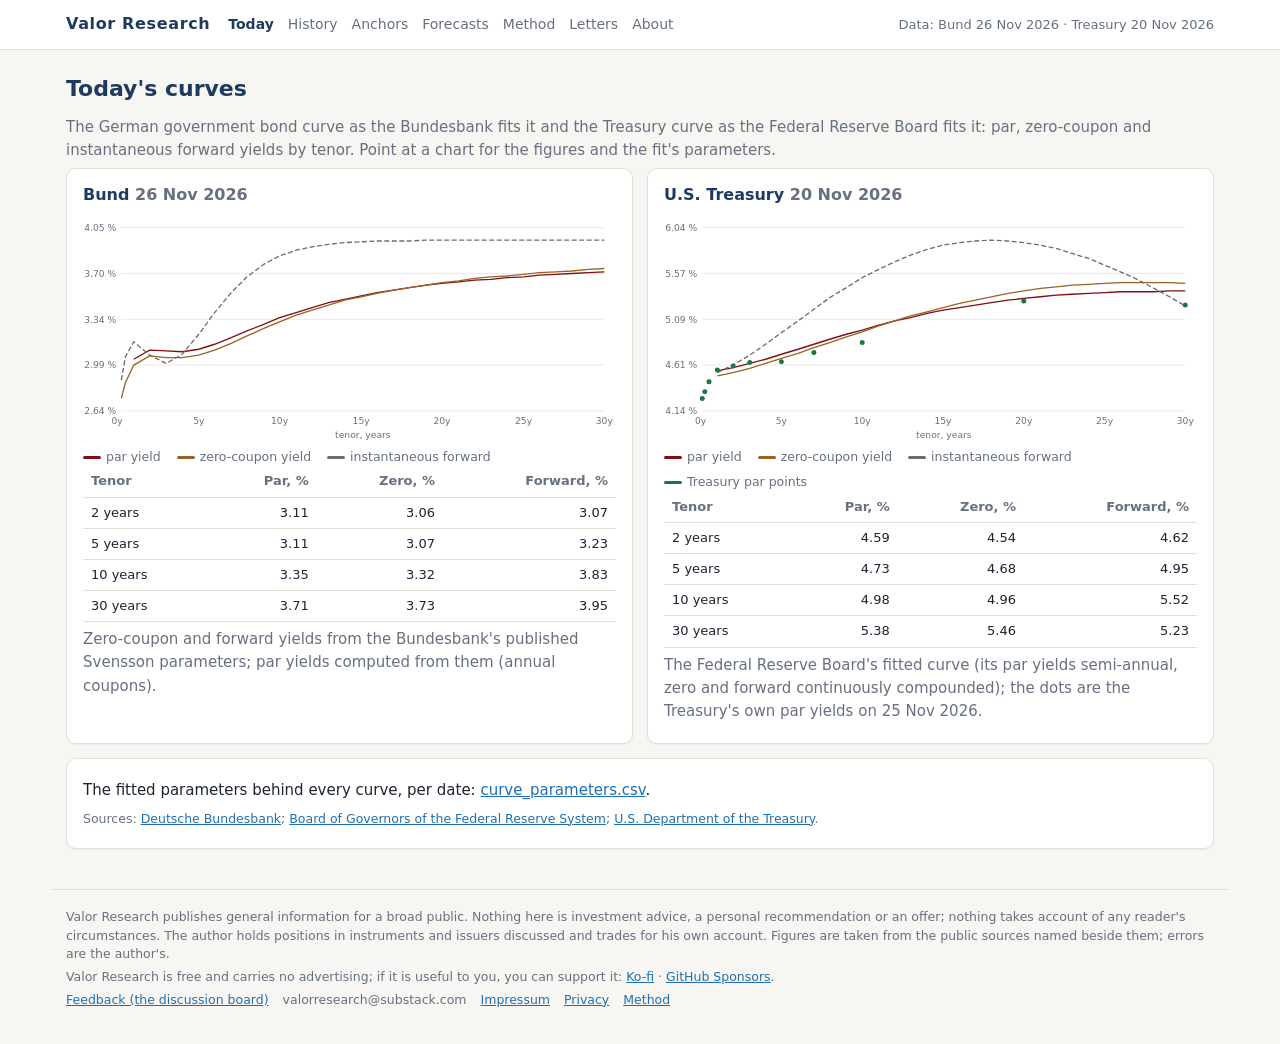
==== commit 4b225a72: "site 2026-11-26" ====
--- a/index.html
+++ b/index.html
@@ -1,5 +1,5 @@
 <!doctype html>
-<html lang="en"><head><meta charset="utf-8"><meta name="viewport" content="width=device-width, initial-scale=1"><title>Today&#x27;s curves · Valor Research</title><link rel="stylesheet" href="assets/site.css"></head><body><div class="top"><div class="in"><a class="brand" href="index.html">Valor Research</a><nav><a href="index.html" class=on>Today</a><a href="curves.html">History</a><a href="anchors.html">Anchors</a><a href="forecasts.html">Forecasts</a><a href="method.html">Method</a><a href="letters/index.html">Letters</a><a href="about.html">About</a></nav><span class="asof">Data: Bund 25 Nov 2026 · Treasury 20 Nov 2026</span></div></div><main><h1>Today's curves</h1><p class="muted">The German government bond curve as the Bundesbank fits it and the Treasury curve as the Federal Reserve Board fits it: par, zero-coupon and instantaneous forward yields by tenor. Point at a chart for the figures and the fit's parameters.</p><div class="grid2"><div class="card"><h2>Bund <span class="muted">25 Nov 2026</span></h2><div id="chart_bund"></div><div class="scroll"><table><thead><tr><th>Tenor</th><th class="num">Par, %</th><th class="num">Zero, %</th><th class="num">Forward, %</th></tr></thead><tbody><tr><td>2 years</td><td class="num">3.07</td><td class="num">3.03</td><td class="num">3.03</td></tr><tr><td>5 years</td><td class="num">3.08</td><td class="num">3.04</td><td class="num">3.20</td></tr><tr><td>10 years</td><td class="num">3.32</td><td class="num">3.30</td><td class="num">3.81</td></tr><tr><td>30 years</td><td class="num">3.69</td><td class="num">3.72</td><td class="num">3.94</td></tr></tbody></table></div><p class="muted">Zero-coupon and forward yields from the Bundesbank's published Svensson parameters; par yields computed from them (annual coupons).</p></div><div class="card"><h2>U.S. Treasury <span class="muted">20 Nov 2026</span></h2><div id="chart_tsy"></div><div class="scroll"><table><thead><tr><th>Tenor</th><th class="num">Par, %</th><th class="num">Zero, %</th><th class="num">Forward, %</th></tr></thead><tbody><tr><td>2 years</td><td class="num">4.59</td><td class="num">4.54</td><td class="num">4.62</td></tr><tr><td>5 years</td><td class="num">4.73</td><td class="num">4.68</td><td class="num">4.95</td></tr><tr><td>10 years</td><td class="num">4.98</td><td class="num">4.96</td><td class="num">5.52</td></tr><tr><td>30 years</td><td class="num">5.38</td><td class="num">5.46</td><td class="num">5.23</td></tr></tbody></table></div><p class="muted">The Federal Reserve Board's fitted curve (its par yields semi-annual, zero and forward continuously compounded); the dots are the Treasury's own par yields on 25 Nov 2026.</p></div></div><div class="card"><p>The fitted parameters behind every curve, per date: <a href="data/curve_parameters.csv">curve_parameters.csv</a>.</p><p class="attribution">Sources: <a href="https://www.bundesbank.de/en/statistics/money-and-capital-markets/interest-rates-and-yields/term-structure-of-interest-rates">Deutsche Bundesbank</a>; <a href="https://www.federalreserve.gov/data/nominal-yield-curve.htm">Board of Governors of the Federal Reserve System</a>; <a href="https://home.treasury.gov/policy-issues/financing-the-government/interest-rate-statistics">U.S. Department of the Treasury</a>.</p></div></main><footer><p>Valor Research publishes general information for a broad public. Nothing here is investment advice, a personal recommendation or an offer; nothing takes account of any reader&#x27;s circumstances. The author holds positions in instruments and issuers discussed and trades for his own account. Figures are taken from the public sources named beside them; errors are the author&#x27;s.</p><p class="support">Valor Research is free and carries no advertising; if it is useful to you, you can support it: <a href="https://ko-fi.com/valorresearch">Ko-fi</a> · <a href="https://github.com/sponsors/Valor-Research">GitHub Sponsors</a>.</p><p class="links"><a href="https://github.com/Valor-Research/Valor-Research.github.io/discussions">Feedback (the discussion board)</a><span>valorresearch@substack.com</span><a href="impressum.html">Impressum</a><a href="privacy.html">Privacy</a><a href="method.html">Method</a></p></footer><script type="application/json" id="d">{"c":{"par":"#7E1015","zero":"#9A6223","fwd":"#6F6C6D","cmt":"#1C7641"},"k":{"par":"s0","zero":"s2","fwd":"s1","cmt":"s3"},"bund":{"par":[[1.0,3.0059],[2.0,3.0705],[3.0,3.0614],[4.0,3.0593],[5.0,3.0802],[6.0,3.1197],[7.0,3.1696],[8.0,3.2229],[9.0,3.2752],[10.0,3.3239],[11.0,3.368],[12.0,3.4073],[13.0,3.442],[14.0,3.4726],[15.0,3.4995],[16.0,3.5232],[17.0,3.5442],[18.0,3.5629],[19.0,3.5796],[20.0,3.5945],[21.0,3.608],[22.0,3.6201],[23.0,3.6312],[24.0,3.6413],[25.0,3.6505],[26.0,3.6589],[27.0,3.6666],[28.0,3.6738],[29.0,3.6804],[30.0,3.6865]],"zero":[[0.25,2.7286],[0.5,2.8365],[1.0,2.9616],[2.0,3.0253],[3.0,3.0159],[4.0,3.0136],[5.0,3.0351],[6.0,3.0764],[7.0,3.1291],[8.0,3.1861],[9.0,3.2425],[10.0,3.2958],[11.0,3.3445],[12.0,3.3884],[13.0,3.4274],[14.0,3.4621],[15.0,3.4929],[16.0,3.5203],[17.0,3.5447],[18.0,3.5665],[19.0,3.5861],[20.0,3.6038],[21.0,3.6199],[22.0,3.6345],[23.0,3.6478],[24.0,3.66],[25.0,3.6713],[26.0,3.6817],[27.0,3.6913],[28.0,3.7002],[29.0,3.7086],[30.0,3.7163]],"fwd":[[0.25,2.8563],[0.5,3.0162],[1.0,3.1219],[2.0,3.0349],[3.0,2.9804],[4.0,3.0513],[5.0,3.1988],[6.0,3.3664],[7.0,3.5198],[8.0,3.6447],[9.0,3.7391],[10.0,3.8069],[11.0,3.8539],[12.0,3.8854],[13.0,3.9061],[14.0,3.9194],[15.0,3.9279],[16.0,3.9332],[17.0,3.9365],[18.0,3.9385],[19.0,3.9397],[20.0,3.9405],[21.0,3.9409],[22.0,3.9412],[23.0,3.9413],[24.0,3.9414],[25.0,3.9415],[26.0,3.9415],[27.0,3.9415],[28.0,3.9415],[29.0,3.9415],[30.0,3.9415]],"note":"the Bundesbank's Svensson parameters, 2026-11-25: \u03b20 3.942, \u03b21 -1.364, \u03b22 28.764, \u03b23 -29.779, \u03c41 1.552, \u03c42 1.655","label":"German government bond curve"},"tsy":{"par":[[1.0,4.5512],[2.0,4.5875],[3.0,4.63],[4.0,4.6771],[5.0,4.727],[6.0,4.7785],[7.0,4.8303],[8.0,4.8816],[9.0,4.9317],[10.0,4.9799],[11.0,5.0258],[12.0,5.0691],[13.0,5.1096],[14.0,5.147],[15.0,5.1813],[16.0,5.2125],[17.0,5.2406],[18.0,5.2657],[19.0,5.2878],[20.0,5.3072],[21.0,5.324],[22.0,5.3382],[23.0,5.35],[24.0,5.3597],[25.0,5.3673],[26.0,5.3731],[27.0,5.3771],[28.0,5.3795],[29.0,5.3804],[30.0,5.38]],"zero":[[1.0,4.5003],[2.0,4.5367],[3.0,4.58],[4.0,4.6288],[5.0,4.6815],[6.0,4.7368],[7.0,4.7937],[8.0,4.8511],[9.0,4.9083],[10.0,4.9645],[11.0,5.0192],[12.0,5.0718],[13.0,5.122],[14.0,5.1694],[15.0,5.2138],[16.0,5.2549],[17.0,5.2926],[18.0,5.3268],[19.0,5.3574],[20.0,5.3843],[21.0,5.4077],[22.0,5.4274],[23.0,5.4436],[24.0,5.4562],[25.0,5.4654],[26.0,5.4713],[27.0,5.474],[28.0,5.4735],[29.0,5.47],[30.0,5.4637]],"fwd":[[1.0,4.5325],[2.0,4.6169],[3.0,4.719],[4.0,4.8326],[5.0,4.9525],[6.0,5.0744],[7.0,5.1947],[8.0,5.3105],[9.0,5.4196],[10.0,5.52],[11.0,5.6103],[12.0,5.6896],[13.0,5.7572],[14.0,5.8125],[15.0,5.8554],[16.0,5.8858],[17.0,5.9038],[18.0,5.9099],[19.0,5.9042],[20.0,5.8873],[21.0,5.8596],[22.0,5.8219],[23.0,5.7746],[24.0,5.7184],[25.0,5.6539],[26.0,5.5819],[27.0,5.5029],[28.0,5.4177],[29.0,5.3267],[30.0,5.2308]],"cmt":[[0.08333333333333333,4.27],[0.25,4.34],[0.5,4.44],[1.0,4.56],[2.0,4.61],[3.0,4.64],[5.0,4.65],[7.0,4.74],[10.0,4.85],[20.0,5.28],[30.0,5.24]],"note":"the Federal Reserve Board's Svensson parameters, 2026-11-20: \u03b20 0.001, \u03b21 4.472, \u03b22 -474.927, \u03b23 486.313, \u03c41 14.155, \u03c42 14.341","label":"U.S. Treasury curve"}}</script><script src="assets/charts.js"></script><script>
+<html lang="en"><head><meta charset="utf-8"><meta name="viewport" content="width=device-width, initial-scale=1"><title>Today&#x27;s curves · Valor Research</title><link rel="stylesheet" href="assets/site.css"></head><body><div class="top"><div class="in"><a class="brand" href="index.html">Valor Research</a><nav><a href="index.html" class=on>Today</a><a href="curves.html">History</a><a href="anchors.html">Anchors</a><a href="forecasts.html">Forecasts</a><a href="method.html">Method</a><a href="letters/index.html">Letters</a><a href="about.html">About</a></nav><span class="asof">Data: Bund 26 Nov 2026 · Treasury 20 Nov 2026</span></div></div><main><h1>Today's curves</h1><p class="muted">The German government bond curve as the Bundesbank fits it and the Treasury curve as the Federal Reserve Board fits it: par, zero-coupon and instantaneous forward yields by tenor. Point at a chart for the figures and the fit's parameters.</p><div class="grid2"><div class="card"><h2>Bund <span class="muted">26 Nov 2026</span></h2><div id="chart_bund"></div><div class="scroll"><table><thead><tr><th>Tenor</th><th class="num">Par, %</th><th class="num">Zero, %</th><th class="num">Forward, %</th></tr></thead><tbody><tr><td>2 years</td><td class="num">3.11</td><td class="num">3.06</td><td class="num">3.07</td></tr><tr><td>5 years</td><td class="num">3.11</td><td class="num">3.07</td><td class="num">3.23</td></tr><tr><td>10 years</td><td class="num">3.35</td><td class="num">3.32</td><td class="num">3.83</td></tr><tr><td>30 years</td><td class="num">3.71</td><td class="num">3.73</td><td class="num">3.95</td></tr></tbody></table></div><p class="muted">Zero-coupon and forward yields from the Bundesbank's published Svensson parameters; par yields computed from them (annual coupons).</p></div><div class="card"><h2>U.S. Treasury <span class="muted">20 Nov 2026</span></h2><div id="chart_tsy"></div><div class="scroll"><table><thead><tr><th>Tenor</th><th class="num">Par, %</th><th class="num">Zero, %</th><th class="num">Forward, %</th></tr></thead><tbody><tr><td>2 years</td><td class="num">4.59</td><td class="num">4.54</td><td class="num">4.62</td></tr><tr><td>5 years</td><td class="num">4.73</td><td class="num">4.68</td><td class="num">4.95</td></tr><tr><td>10 years</td><td class="num">4.98</td><td class="num">4.96</td><td class="num">5.52</td></tr><tr><td>30 years</td><td class="num">5.38</td><td class="num">5.46</td><td class="num">5.23</td></tr></tbody></table></div><p class="muted">The Federal Reserve Board's fitted curve (its par yields semi-annual, zero and forward continuously compounded); the dots are the Treasury's own par yields on 25 Nov 2026.</p></div></div><div class="card"><p>The fitted parameters behind every curve, per date: <a href="data/curve_parameters.csv">curve_parameters.csv</a>.</p><p class="attribution">Sources: <a href="https://www.bundesbank.de/en/statistics/money-and-capital-markets/interest-rates-and-yields/term-structure-of-interest-rates">Deutsche Bundesbank</a>; <a href="https://www.federalreserve.gov/data/nominal-yield-curve.htm">Board of Governors of the Federal Reserve System</a>; <a href="https://home.treasury.gov/policy-issues/financing-the-government/interest-rate-statistics">U.S. Department of the Treasury</a>.</p></div></main><footer><p>Valor Research publishes general information for a broad public. Nothing here is investment advice, a personal recommendation or an offer; nothing takes account of any reader&#x27;s circumstances. The author holds positions in instruments and issuers discussed and trades for his own account. Figures are taken from the public sources named beside them; errors are the author&#x27;s.</p><p class="support">Valor Research is free and carries no advertising; if it is useful to you, you can support it: <a href="https://ko-fi.com/valorresearch">Ko-fi</a> · <a href="https://github.com/sponsors/Valor-Research">GitHub Sponsors</a>.</p><p class="links"><a href="https://github.com/Valor-Research/Valor-Research.github.io/discussions">Feedback (the discussion board)</a><span>valorresearch@substack.com</span><a href="impressum.html">Impressum</a><a href="privacy.html">Privacy</a><a href="method.html">Method</a></p></footer><script type="application/json" id="d">{"c":{"par":"#7E1015","zero":"#9A6223","fwd":"#6F6C6D","cmt":"#1C7641"},"k":{"par":"s0","zero":"s2","fwd":"s1","cmt":"s3"},"bund":{"par":[[1.0,3.0382],[2.0,3.1081],[3.0,3.0964],[4.0,3.0919],[5.0,3.1117],[6.0,3.1509],[7.0,3.2006],[8.0,3.2537],[9.0,3.3054],[10.0,3.3534],[11.0,3.3968],[12.0,3.4352],[13.0,3.4691],[14.0,3.4988],[15.0,3.525],[16.0,3.548],[17.0,3.5684],[18.0,3.5865],[19.0,3.6026],[20.0,3.6171],[21.0,3.6301],[22.0,3.6419],[23.0,3.6526],[24.0,3.6623],[25.0,3.6712],[26.0,3.6794],[27.0,3.6869],[28.0,3.6938],[29.0,3.7002],[30.0,3.7061]],"zero":[[0.25,2.7349],[0.5,2.8548],[1.0,2.993],[2.0,3.0619],[3.0,3.0498],[4.0,3.0451],[5.0,3.0656],[6.0,3.1065],[7.0,3.1591],[8.0,3.2158],[9.0,3.2717],[10.0,3.3243],[11.0,3.3722],[12.0,3.4151],[13.0,3.4532],[14.0,3.487],[15.0,3.5169],[16.0,3.5435],[17.0,3.5671],[18.0,3.5882],[19.0,3.6072],[20.0,3.6243],[21.0,3.6398],[22.0,3.6539],[23.0,3.6668],[24.0,3.6786],[25.0,3.6895],[26.0,3.6996],[27.0,3.7089],[28.0,3.7175],[29.0,3.7255],[30.0,3.733]],"fwd":[[0.25,2.8771],[0.5,3.0542],[1.0,3.1691],[2.0,3.0691],[3.0,3.0053],[4.0,3.076],[5.0,3.2262],[6.0,3.3956],[7.0,3.5486],[8.0,3.6714],[9.0,3.7629],[10.0,3.8276],[11.0,3.8716],[12.0,3.9008],[13.0,3.9196],[14.0,3.9316],[15.0,3.9391],[16.0,3.9437],[17.0,3.9465],[18.0,3.9482],[19.0,3.9492],[20.0,3.9498],[21.0,3.9501],[22.0,3.9504],[23.0,3.9505],[24.0,3.9506],[25.0,3.9506],[26.0,3.9506],[27.0,3.9506],[28.0,3.9506],[29.0,3.9506],[30.0,3.9506]],"note":"the Bundesbank's Svensson parameters, 2026-11-26: \u03b20 3.951, \u03b21 -1.385, \u03b22 28.804, \u03b23 -29.701, \u03c41 1.511, \u03c42 1.615","label":"German government bond curve"},"tsy":{"par":[[1.0,4.5512],[2.0,4.5875],[3.0,4.63],[4.0,4.6771],[5.0,4.727],[6.0,4.7785],[7.0,4.8303],[8.0,4.8816],[9.0,4.9317],[10.0,4.9799],[11.0,5.0258],[12.0,5.0691],[13.0,5.1096],[14.0,5.147],[15.0,5.1813],[16.0,5.2125],[17.0,5.2406],[18.0,5.2657],[19.0,5.2878],[20.0,5.3072],[21.0,5.324],[22.0,5.3382],[23.0,5.35],[24.0,5.3597],[25.0,5.3673],[26.0,5.3731],[27.0,5.3771],[28.0,5.3795],[29.0,5.3804],[30.0,5.38]],"zero":[[1.0,4.5003],[2.0,4.5367],[3.0,4.58],[4.0,4.6288],[5.0,4.6815],[6.0,4.7368],[7.0,4.7937],[8.0,4.8511],[9.0,4.9083],[10.0,4.9645],[11.0,5.0192],[12.0,5.0718],[13.0,5.122],[14.0,5.1694],[15.0,5.2138],[16.0,5.2549],[17.0,5.2926],[18.0,5.3268],[19.0,5.3574],[20.0,5.3843],[21.0,5.4077],[22.0,5.4274],[23.0,5.4436],[24.0,5.4562],[25.0,5.4654],[26.0,5.4713],[27.0,5.474],[28.0,5.4735],[29.0,5.47],[30.0,5.4637]],"fwd":[[1.0,4.5325],[2.0,4.6169],[3.0,4.719],[4.0,4.8326],[5.0,4.9525],[6.0,5.0744],[7.0,5.1947],[8.0,5.3105],[9.0,5.4196],[10.0,5.52],[11.0,5.6103],[12.0,5.6896],[13.0,5.7572],[14.0,5.8125],[15.0,5.8554],[16.0,5.8858],[17.0,5.9038],[18.0,5.9099],[19.0,5.9042],[20.0,5.8873],[21.0,5.8596],[22.0,5.8219],[23.0,5.7746],[24.0,5.7184],[25.0,5.6539],[26.0,5.5819],[27.0,5.5029],[28.0,5.4177],[29.0,5.3267],[30.0,5.2308]],"cmt":[[0.08333333333333333,4.27],[0.25,4.34],[0.5,4.44],[1.0,4.56],[2.0,4.61],[3.0,4.64],[5.0,4.65],[7.0,4.74],[10.0,4.85],[20.0,5.28],[30.0,5.24]],"note":"the Federal Reserve Board's Svensson parameters, 2026-11-20: \u03b20 0.001, \u03b21 4.472, \u03b22 -474.927, \u03b23 486.313, \u03c41 14.155, \u03c42 14.341","label":"U.S. Treasury curve"}}</script><script src="assets/charts.js"></script><script>
 var D = JSON.parse(document.getElementById('d').textContent);
 function pts(a){return a.map(function(p){return [p[0], p[1]];});}
 function yrs(v){return v < 1 ? Math.round(v*12) + ' months' : (Math.round(v*1e2)/1e2) + ' years';}
